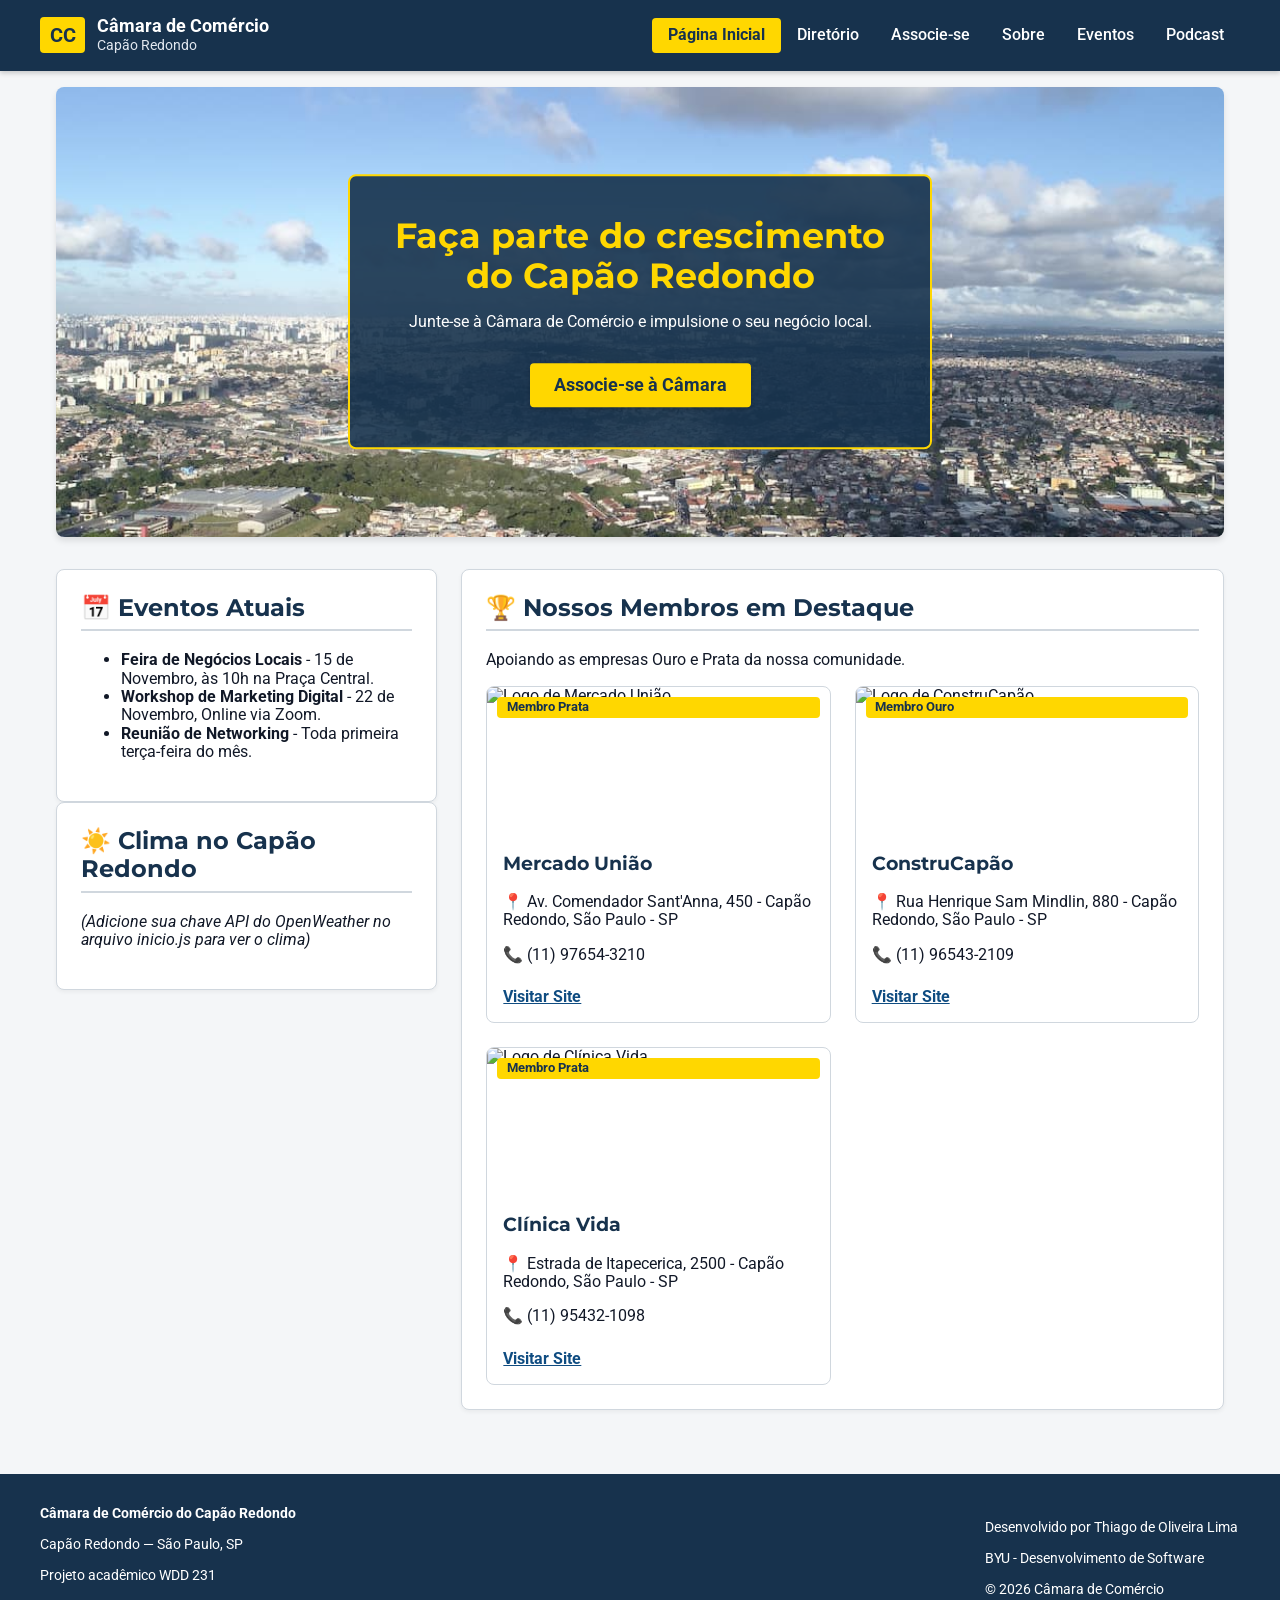
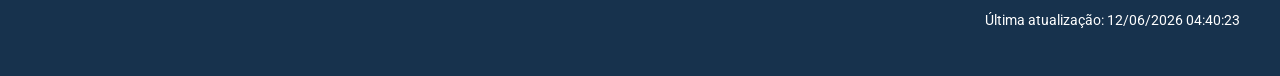
==== camara/index.html @ bea4d61a "imagens hero" ====
<!DOCTYPE html>
<html lang="pt-BR">

<head>
    <meta charset="UTF-8">
    <meta name="viewport" content="width=device-width, initial-scale=1.0">

    <meta name="description"
        content="Página Inicial da Câmara de Comércio do Capão Redondo, SP. Junte-se a nós para fortalecer o comércio local.">
    <meta name="author" content="Thiago de Oliveira Lima">

    <meta property="og:title" content="Início | Câmara de Comércio do Capão Redondo">
    <meta property="og:description" content="Apoiando empresas e desenvolvendo a comunidade do Capão Redondo.">
    <meta property="og:type" content="website">

    <title>Início | Câmara de Comércio do Capão Redondo</title>

    <link rel="icon" href="imagens/favicon.ico">

    <!-- Google Fonts ok -->
    <link rel="preconnect" href="https://fonts.googleapis.com">
    <link rel="preconnect" href="https://fonts.gstatic.com" crossorigin>
    <link
        href="https://fonts.googleapis.com/css2?family=Montserrat:wght@500;700&family=Roboto:wght@400;500;700&display=swap"
        rel="stylesheet">

    <!-- Arquivos CSS -->
    <link rel="stylesheet" href="estilos/normalize.css">
    <link rel="stylesheet" href="estilos/telas-pequenas.css">
    <link rel="stylesheet" href="estilos/telas-grandes.css">

    <!-- Script específico da Página Inicial -->
    <script src="scripts/inicio.js" defer></script>
</head>

<body>
    <header>
        <div class="cabecalho">
            <a class="marca" href="index.html">
                <span class="marca-simbolo">CC</span>
                <span class="marca-texto">
                    <strong>Câmara de Comércio</strong>
                    <small>Capão Redondo</small>
                </span>
            </a>

            <button id="botao-menu" aria-label="Abrir menu de navegação" aria-expanded="false">
                ☰
            </button>

            <nav id="menu-principal" aria-label="Menu principal">
                <a href="index.html" class="ativo">Página Inicial</a>
                <a href="diretorio.html">Diretório</a>
                <a href="associe-se.html">Associe-se</a>
                <a href="sobre.html">Sobre</a>
                <a href="eventos.html" class="desativado" aria-disabled="true" title="Em breve">Eventos</a>
                <a href="podcast.html" class="desativado" aria-disabled="true" title="Em breve">Podcast</a>
            </nav>
        </div>
    </header>

    <main>
        <!-- Requisito: Imagem principal (Hero) usando tag <img> e CTA -->
        <section class="hero-container">
            <picture>
                    <!-- Imagem para telas maiores (desktop) -->
                    <source
                        media="(min-width: 768px)"
                        srcset="imagens/hero_desktop.jpg">

                    <!-- Imagem para telas menores (mobile) -->
                    <img
                        src="imagens/hero-mobile.jpg"
                        alt="Vista da estação e do bairro do Capão Redondo, zona sul de São Paulo."
                        class="hero-img"
                        width="1200"
                        height="600">
            </picture>
            <div class="hero-cta">
                <h1>Faça parte do crescimento do Capão Redondo</h1>
                <p>Junte-se à Câmara de Comércio e impulsione o seu negócio local.</p>
                <a href="associe-se.html" class="botao-primario">Associe-se à Câmara</a>
            </div>
        </section>

        <div class="layout-grid-inicio">
            <!-- Coluna Esquerda: Eventos e Clima -->
            <div class="coluna-info">
                <!-- Requisito: Seção de eventos atuais -->
                <section class="painel eventos-atuais">
                    <h2>📅 Eventos Atuais</h2>
                    <ul>
                        <li><strong>Feira de Negócios Locais</strong> - 15 de Novembro, às 10h na Praça Central.</li>
                        <li><strong>Workshop de Marketing Digital</strong> - 22 de Novembro, Online via Zoom.</li>
                        <li><strong>Reunião de Networking</strong> - Toda primeira terça-feira do mês.</li>
                    </ul>
                </section>

                <!-- Requisito: Seção de tempo (preenchida via JS) -->
                <section class="painel clima-local">
                    <h2>☀️ Clima no Capão Redondo</h2>
                    <div id="dados-clima">
                        <p>Carregando dados meteorológicos...</p>
                    </div>
                </section>
            </div>

            <!-- Coluna Direita: Destaques -->
            <div class="coluna-destaques">
                <!-- Requisito: Empresas em Destaque (preenchidas via JS) -->
                <section class="painel">
                    <h2>🏆 Nossos Membros em Destaque</h2>
                    <p class="sub-texto">Apoiando as empresas Ouro e Prata da nossa comunidade.</p>
                    <div id="container-destaques" class="grade-destaques">
                        <p>Carregando destaques...</p>
                    </div>
                </section>
            </div>
        </div>
    </main>

    <footer>
        <div class="rodape-conteudo">
            <div>
                <strong>Câmara de Comércio do Capão Redondo</strong>
                <p>Capão Redondo — São Paulo, SP</p>
                <p>Projeto acadêmico WDD 231</p>
            </div>
            <div>
                <p>Desenvolvido por Thiago de Oliveira Lima</p>
                <p>BYU - Desenvolvimento de Software</p>
                <p>© <span id="ano-atual"></span> Câmara de Comércio</p>
                <p>Última atualização: <span id="ultima-atualizacao"></span></p>
            </div>
        </div>
    </footer>
</body>

</html>
---- camara/estilos/telas-pequenas.css ----
:root {
    --cor-primaria: #17324D;
    /* Azul-marinho */
    --cor-secundaria-clara: #FFD700;
    /* Dourado Brilhante (para fundos escuros - Contraste 9.5:1) */
    --cor-secundaria-escura: #7A5200;
    /* Dourado Escuro (para fundos claros - Contraste 5.2:1) */
    --cor-fundo: #F4F6F8;
    --cor-texto: #111827;
    /* Texto quase preto (alto contraste) */
    --cor-card-bg: #FFFFFF;
    --cor-borda: #D0D7DE;
    --fonte-principal: 'Roboto', sans-serif;
    --fonte-titulos: 'Montserrat', sans-serif;
}

body {
    background-color: var(--cor-fundo);
    color: var(--cor-texto);
    display: flex;
    flex-direction: column;
    min-height: 100vh;
    font-family: var(--fonte-principal);
}

h1,
h2,
h3,
h4,
h5,
h6 {
    font-family: var(--fonte-titulos);
}

/* Header & Navegação */
header {
    background-color: var(--cor-primaria);
    color: #ffffff;
    padding: 1rem;
    position: sticky;
    top: 0;
    z-index: 100;
    box-shadow: 0 2px 5px rgba(0, 0, 0, 0.2);
}

.cabecalho {
    display: flex;
    justify-content: space-between;
    align-items: center;
    max-width: 1200px;
    margin: 0 auto;
}

.marca {
    display: flex;
    align-items: center;
    gap: 0.75rem;
    color: #ffffff;
    text-decoration: none;
}

.marca-simbolo {
    background-color: var(--cor-secundaria-clara);
    color: var(--cor-primaria);
    font-weight: bold;
    font-size: 1.25rem;
    padding: 0.4rem 0.6rem;
    border-radius: 4px;
}

.marca-texto strong {
    display: block;
    font-size: 1.1rem;
}

.marca-texto small {
    color: #E2E8F0;
    /* Ajustado para alto contraste sobre o azul */
    font-size: 0.85rem;
}

#botao-menu {
    background: none;
    border: 2px solid var(--cor-secundaria-clara);
    color: var(--cor-secundaria-clara);
    font-size: 1.5rem;
    padding: 0.2rem 0.6rem;
    border-radius: 4px;
    cursor: pointer;
}

nav#menu-principal {
    display: none;
    flex-direction: column;
    background-color: var(--cor-primaria);
    position: absolute;
    top: 100%;
    left: 0;
    width: 100%;
    border-top: 1px solid rgba(255, 255, 255, 0.1);
}

nav#menu-principal.aberto {
    display: flex;
}

nav#menu-principal a {
    color: #ffffff;
    padding: 1rem;
    text-decoration: none;
    border-bottom: 1px solid rgba(255, 255, 255, 0.1);
    font-weight: 500;
}

/* Link ativo do Menu agora com contraste de 9.5:1 */
nav#menu-principal a.ativo,
nav#menu-principal a:hover {
    background-color: #FFD700;
    color: #17324D;
    font-weight: 700;
    border-radius: 4px;
}

/* Conteúdo Main */
main {
    flex: 1;
    max-width: 1200px;
    width: 100%;
    margin: 0 auto;
    padding: 1rem;
}

.destaque {
    background-color: var(--cor-primaria);
    color: #ffffff;
    padding: 2rem 1.5rem;
    border-radius: 8px;
    margin-bottom: 2rem;
    border-left: 6px solid var(--cor-secundaria-clara);
}

/* CORRIGIDO: Subtítulos com cores condicionais ao fundo */
.subtitulo {
    color: var(--cor-secundaria-escura);
    /* Dourado Escuro no fundo claro (Contraste 5.2:1 - APROVADO) */
    font-size: 0.85rem;
    text-transform: uppercase;
    letter-spacing: 1px;
    font-weight: 700;
}

.destaque .subtitulo {
    color: var(--cor-secundaria-clara);
    /* Dourado Brilhante no fundo escuro (Contraste 9.5:1 - APROVADO) */
}

.destaque h1 {
    margin: 0.5rem 0 1rem 0;
    font-size: 1.6rem;
}

.botao {
    display: inline-block;
    background-color: var(--cor-secundaria-clara);
    color: var(--cor-primaria);
    padding: 0.75rem 1.25rem;
    border-radius: 4px;
    text-decoration: none;
    font-weight: bold;
    margin-top: 1rem;
}

.sobre {
    background-color: #ffffff;
    padding: 1.5rem;
    border-radius: 8px;
    margin-bottom: 2rem;
    border: 1px solid var(--cor-borda);
}

/* Diretório e Controles */
.titulo-diretorio {
    display: flex;
    flex-direction: column;
    gap: 1rem;
    margin-bottom: 1.5rem;
}

.controles {
    display: flex;
    gap: 0.5rem;
}

.controles button {
    padding: 0.5rem 1rem;
    border: 2px solid var(--cor-primaria);
    background-color: #ffffff;
    color: var(--cor-primaria);
    border-radius: 4px;
    cursor: pointer;
    font-weight: bold;
}

.controles button.selecionado {
    background-color: var(--cor-primaria);
    color: #ffffff;
}

/* Cartões */
.grade-empresas {
    display: grid;
    grid-template-columns: 1fr;
    gap: 1.5rem;
}

.cartao-membro {
    background-color: var(--cor-card-bg);
    border-radius: 8px;
    overflow: hidden;
    border: 1px solid var(--cor-borda);
    box-shadow: 0 2px 4px rgba(0, 0, 0, 0.05);
    display: flex;
    flex-direction: column;
}

.cartao-membro.nivel-3 {
    border-top: 4px solid var(--cor-secundaria-escura);
}

.cartao-imagem {
    position: relative;
}

.badge-nivel {
    position: absolute;
    top: 10px;
    right: 10px;
    background-color: var(--cor-primaria);
    color: var(--cor-secundaria-clara);
    font-size: 0.75rem;
    padding: 0.25rem 0.5rem;
    border-radius: 4px;
    font-weight: bold;
}

.cartao-corpo {
    padding: 1.25rem;
}

.cartao-corpo h3 {
    margin: 0 0 0.5rem 0;
    color: var(--cor-primaria);
}

.cartao-corpo .descricao {
    font-size: 0.95rem;
    color: #333333;
    margin-bottom: 1rem;
}

.link-site {
    display: inline-block;
    margin-top: 0.75rem;
    color: #0F4C81;
    font-weight: bold;
    text-decoration: underline;
}

/* Lista */
.lista-empresas {
    display: flex;
    flex-direction: column;
    gap: 0.75rem;
}

.item-membro-lista {
    background-color: #ffffff;
    padding: 1rem;
    border-radius: 6px;
    border: 1px solid var(--cor-borda);
}

.item-membro-lista h3 {
    margin: 0 0 0.25rem 0;
    color: var(--cor-primaria);
}

/* Rodapé */
footer {
    background-color: var(--cor-primaria);
    color: #ffffff;
    padding: 2rem 1rem;
    margin-top: 3rem;
    font-size: 0.9rem;
}

.rodape-conteudo {
    max-width: 1200px;
    margin: 0 auto;
    display: flex;
    flex-direction: column;
    gap: 1.5rem;
}

/* =========================================
   ESTILOS DA PÁGINA INICIAL (MOBILE)
   ========================================= */

/* Hero Image com Tag IMG (Conforme requisito) */
.hero-container {
    position: relative;
    margin-bottom: 2rem;
    border-radius: 8px;
    overflow: hidden;
    box-shadow: 0 4px 6px rgba(0, 0, 0, 0.1);
}

.hero-img {
    width: 100%;
    height: 350px;
    object-fit: cover;
    display: block;
}

/* Caixa de CTA (Call to Action) por cima da imagem */
.hero-cta {
    position: absolute;
    top: 50%;
    left: 50%;
    transform: translate(-50%, -50%);
    background-color: rgba(23, 50, 77, 0.9);
    /* Azul marinho com opacidade */
    color: #fff;
    padding: 1.5rem;
    text-align: center;
    width: 90%;
    border-radius: 8px;
    border: 2px solid #FFD700;
}

.hero-cta h1 {
    font-size: 1.5rem;
    margin-top: 0;
    margin-bottom: 0.5rem;
    color: #FFD700;
}

.botao-primario {
    display: inline-block;
    background-color: #FFD700;
    color: #17324D;
    padding: 0.75rem 1.5rem;
    border-radius: 4px;
    text-decoration: none;
    font-weight: 700;
    margin-top: 1rem;
    font-size: 1.1rem;
    box-shadow: 0 2px 4px rgba(0, 0, 0, 0.2);
}

/* Layout dos Painéis */
.layout-grid-inicio {
    display: flex;
    flex-direction: column;
    gap: 1.5rem;
}

.painel {
    background-color: #fff;
    padding: 1.5rem;
    border-radius: 8px;
    border: 1px solid var(--cor-borda);
    box-shadow: 0 2px 4px rgba(0, 0, 0, 0.05);
}

.painel h2 {
    color: var(--cor-primaria);
    margin-top: 0;
    border-bottom: 2px solid var(--cor-borda);
    padding-bottom: 0.5rem;
}

/* Clima */
.clima-hoje {
    display: flex;
    align-items: center;
    gap: 1rem;
}

.clima-hoje img {
    background-color: var(--cor-primaria);
    border-radius: 50%;
}

.temp-atual {
    font-size: 2.5rem;
    font-weight: bold;
    margin: 0;
    color: var(--cor-primaria);
}

.desc-atual {
    margin: 0;
    text-transform: capitalize;
    font-weight: 500;
}

.previsao-lista {
    list-style: none;
    padding: 0;
}

.previsao-lista li {
    padding: 0.5rem 0;
    border-bottom: 1px dashed var(--cor-borda);
}

/* Destaques (Ouro/Prata) */
.grade-destaques {
    display: flex;
    flex-direction: column;
    gap: 1.5rem;
    margin-top: 1rem;
}

.card-destaque {
    border: 1px solid var(--cor-borda);
    border-radius: 8px;
    overflow: hidden;
}

.card-destaque .card-topo {
    position: relative;
    height: 150px;
}

.card-destaque .card-topo img {
    width: 100%;
    height: 100%;
    object-fit: cover;
}

.card-destaque .badge-nivel {
    position: absolute;
    top: 10px;
    left: 10px;
    background-color: #FFD700;
    color: #17324D;
    padding: 0.2rem 0.6rem;
    border-radius: 4px;
    font-size: 0.8rem;
    font-weight: bold;
    z-index: 2;
}

.card-destaque .card-info {
    padding: 1rem;
}

.card-destaque .card-info h3 {
    margin-top: 0;
    color: var(--cor-primaria);
}

.card-destaque .card-info a {
    display: inline-block;
    margin-top: 0.5rem;
    color: #0F4C81;
    font-weight: bold;
}
---- camara/estilos/telas-grandes.css ----
/* (Desktop e Tablets) */ 

@media (min-width: 768px) {
    #botao-menu {
        display: none;
    }

    nav#menu-principal {
        display: flex !important;
        position: static;
        flex-direction: row;
        width: auto;
        background: none;
        border-top: none;
    }

    nav#menu-principal a {
        border-bottom: none;
        padding: 0.5rem 1rem;
        border-radius: 4px;
    }

    /* Mantém o destaque com cores sólidas em telas grandes */
    nav#menu-principal a.ativo,
    nav#menu-principal a:hover {
        background-color: #FFD700;
        color: #17324D;
    }

    .titulo-diretorio {
        flex-direction: row;
        justify-content: space-between;
        align-items: flex-end;
    }

    .grade-empresas {
        grid-template-columns: repeat(auto-fill, minmax(300px, 1fr));
    }

    .lista-empresas .item-membro-lista {
        display: flex;
        justify-content: space-between;
        align-items: center;
    }

    .rodape-conteudo {
        flex-direction: row;
        justify-content: space-between;
    }
}

  /* =========================================
     ESTILOS DA PÁGINA INICIAL (DESKTOP)
     ========================================= */

  .hero-img {
      height: 450px;
  }

  .hero-cta {
      width: auto;
      min-width: 500px;
      padding: 2.5rem;
  }

  .hero-cta h1 {
      font-size: 2.2rem;
  }

  .layout-grid-inicio {
      display: grid;
      grid-template-columns: 1fr 2fr;
      /* Coluna esquerda (1 parte), Coluna direita (2 partes) */
      align-items: start;
  }

  .grade-destaques {
      flex-direction: row;
      display: grid;
      grid-template-columns: repeat(auto-fill, minmax(250px, 1fr));
  }
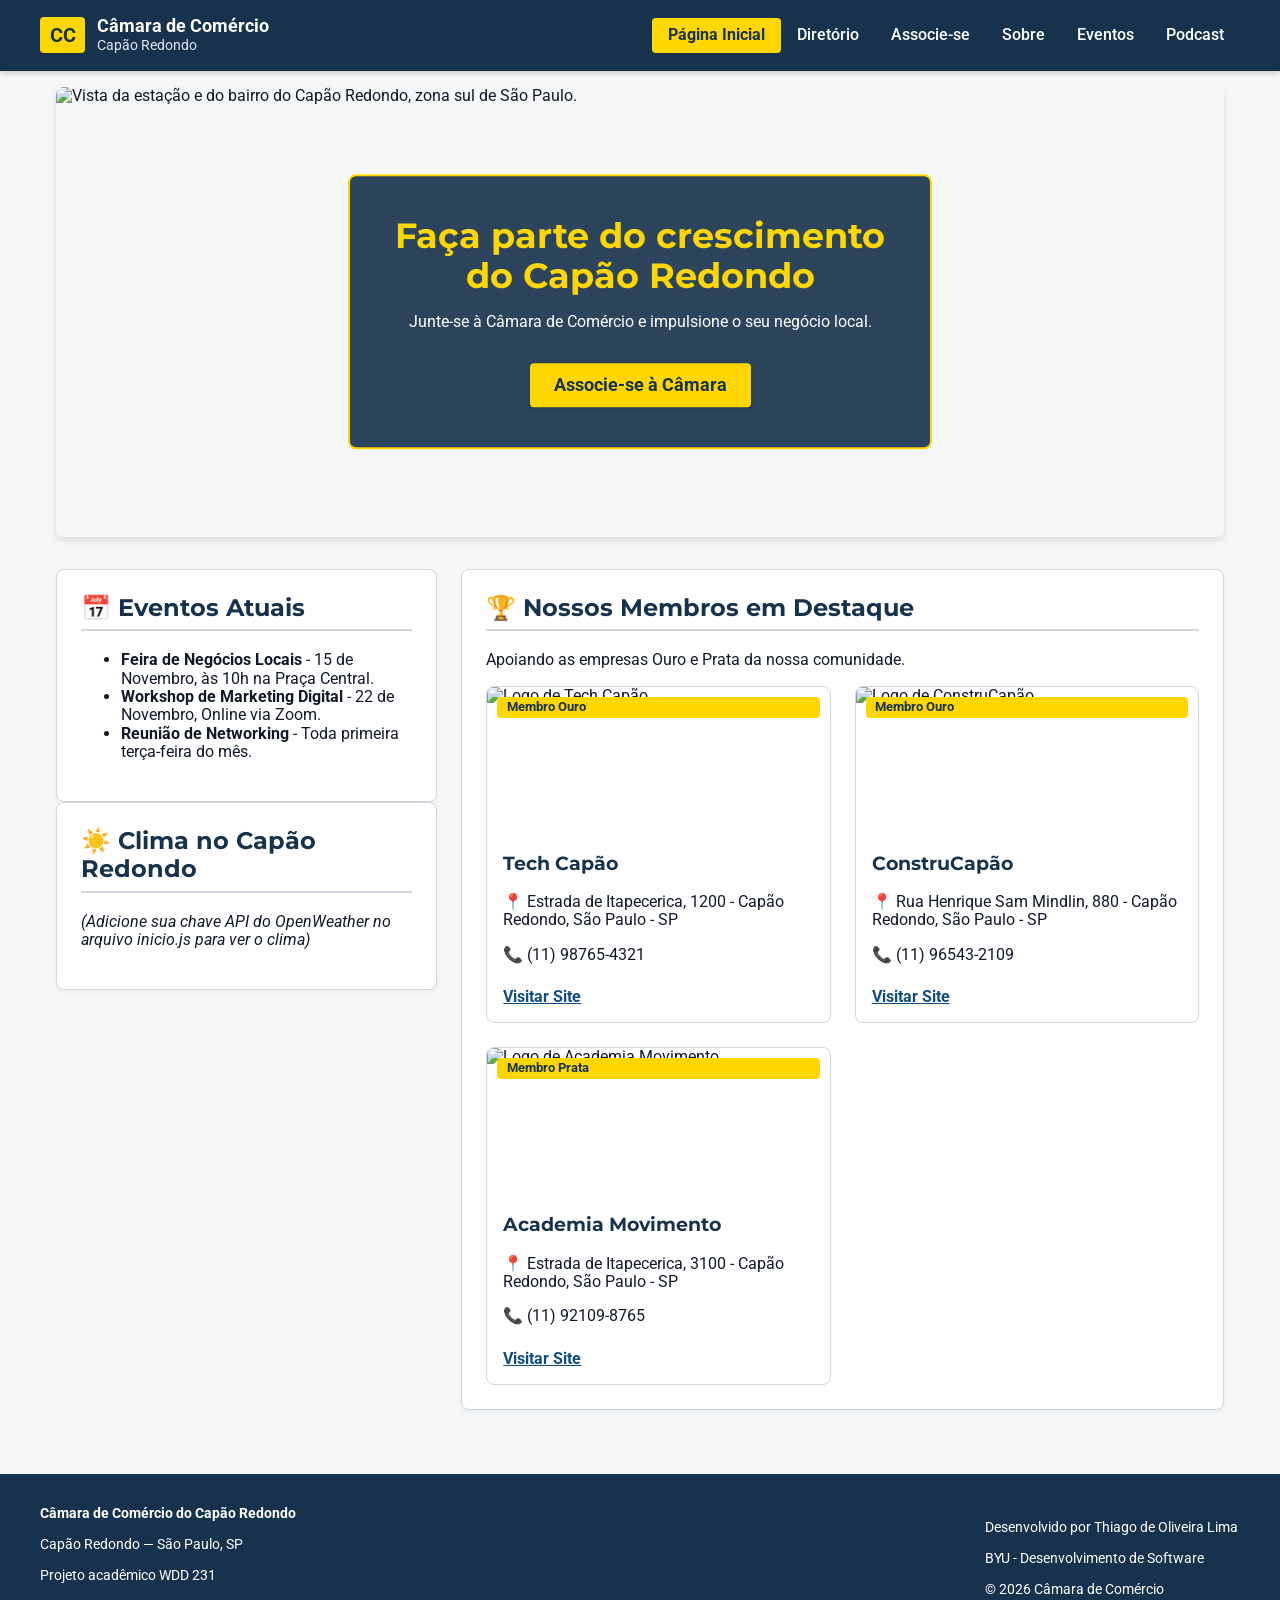
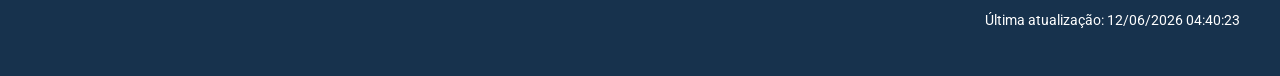
==== commit 0416c7d8: "erro hero" ====
--- a/camara/index.html
+++ b/camara/index.html
@@ -66,7 +66,7 @@
                     <!-- Imagem para telas maiores (desktop) -->
                     <source
                         media="(min-width: 768px)"
-                        srcset="imagens/hero_desktop.jpg">
+                        src="imagens/hero_desktop.jpg">
 
                     <!-- Imagem para telas menores (mobile) -->
                     <img
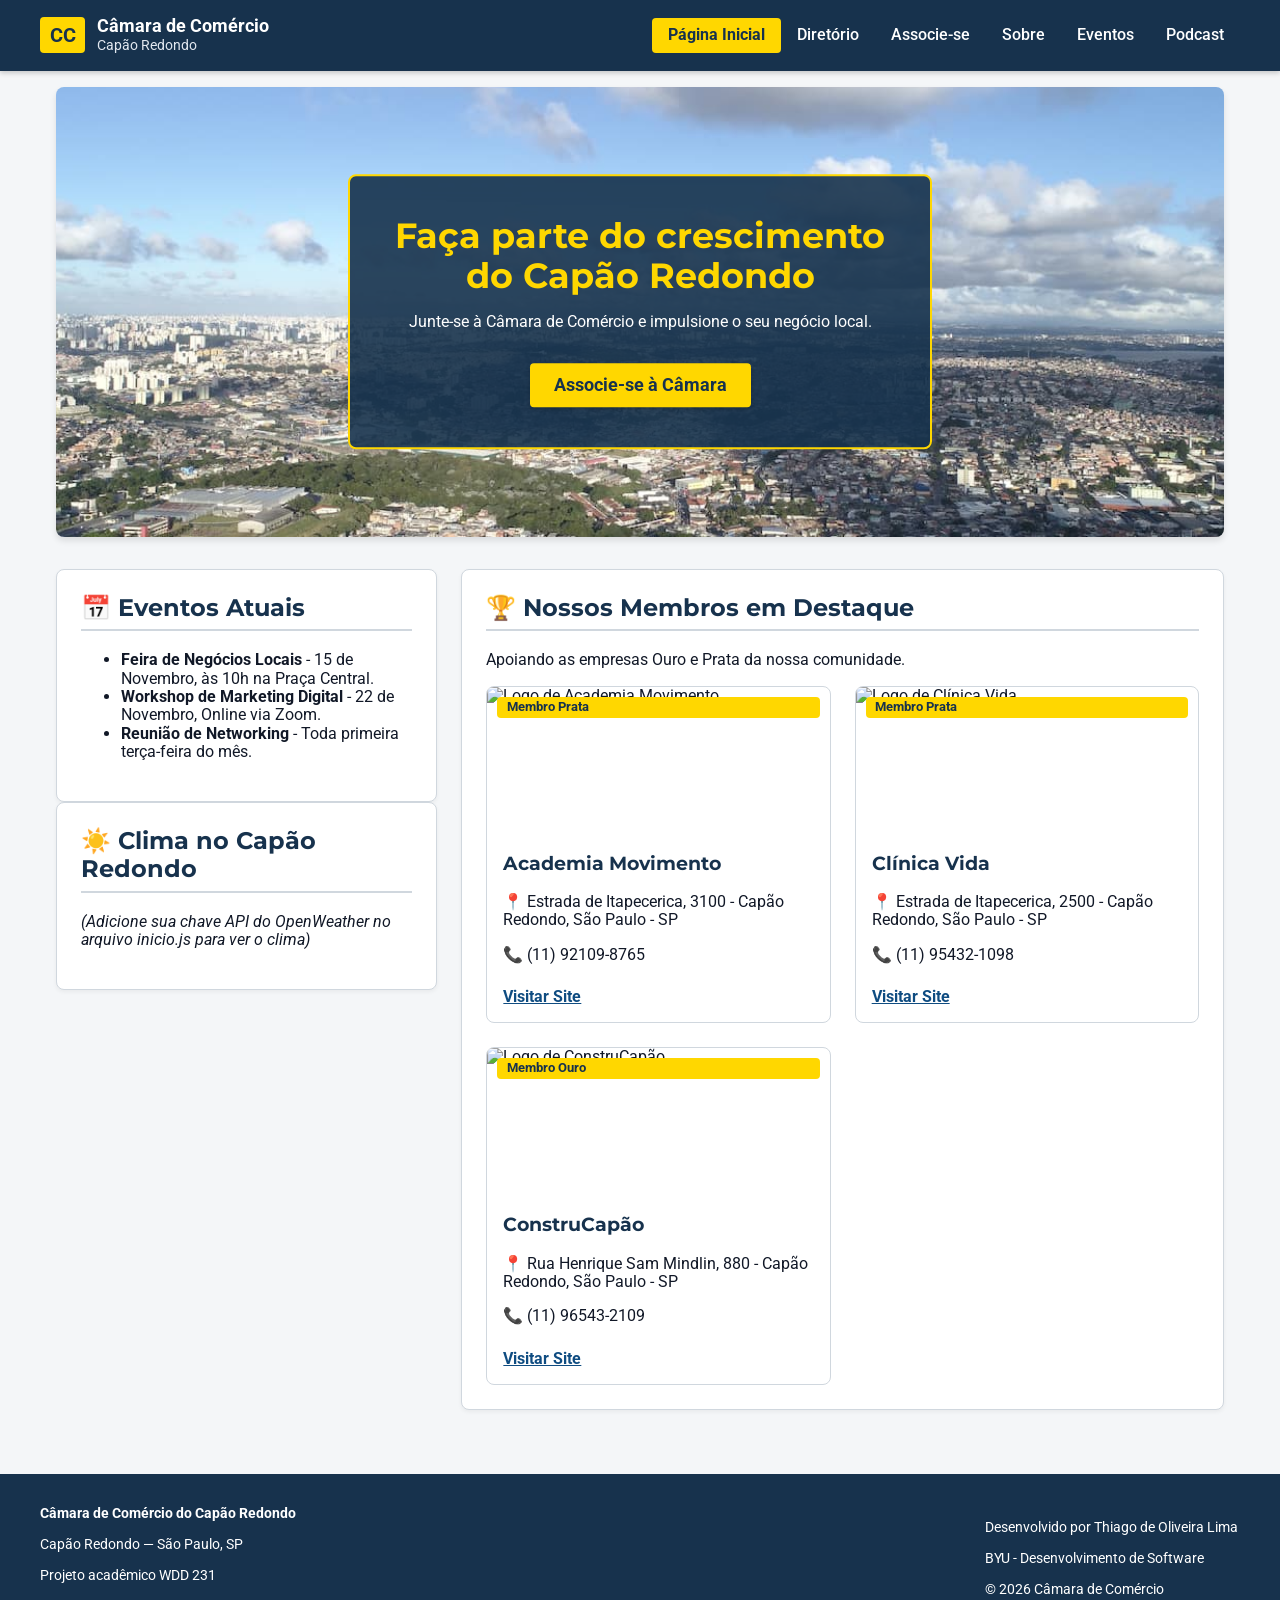
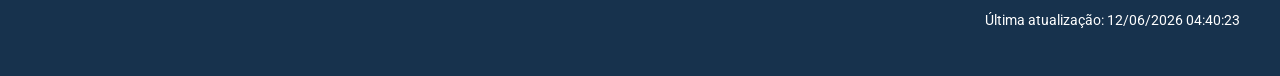
==== commit b975237a: "ajustando o imagem hero" ====
--- a/camara/index.html
+++ b/camara/index.html
@@ -62,20 +62,22 @@
     <main>
         <!-- Requisito: Imagem principal (Hero) usando tag <img> e CTA -->
         <section class="hero-container">
+                     
             <picture>
-                    <!-- Imagem para telas maiores (desktop) -->
-                    <source
-                        media="(min-width: 768px)"
-                        src="imagens/hero_desktop.jpg">
+                <!-- Imagem para telas grandes (desktop) -->
+                <source
+                    media="(min-width: 768px)"
+                    srcset="imagens/hero_desktop.jpg">
 
-                    <!-- Imagem para telas menores (mobile) -->
-                    <img
-                        src="imagens/hero-mobile.jpg"
-                        alt="Vista da estação e do bairro do Capão Redondo, zona sul de São Paulo."
-                        class="hero-img"
-                        width="1200"
-                        height="600">
+                <!-- Imagem para telas pequenas (mobile) -->
+                <img
+                    src="imagens/hero-mobile.jpg"
+                    alt="Vista da estação e do bairro do Capão Redondo, zona sul de São Paulo."
+                    class="hero-img"
+                    width="1200"
+                    height="600">
             </picture>
+
             <div class="hero-cta">
                 <h1>Faça parte do crescimento do Capão Redondo</h1>
                 <p>Junte-se à Câmara de Comércio e impulsione o seu negócio local.</p>
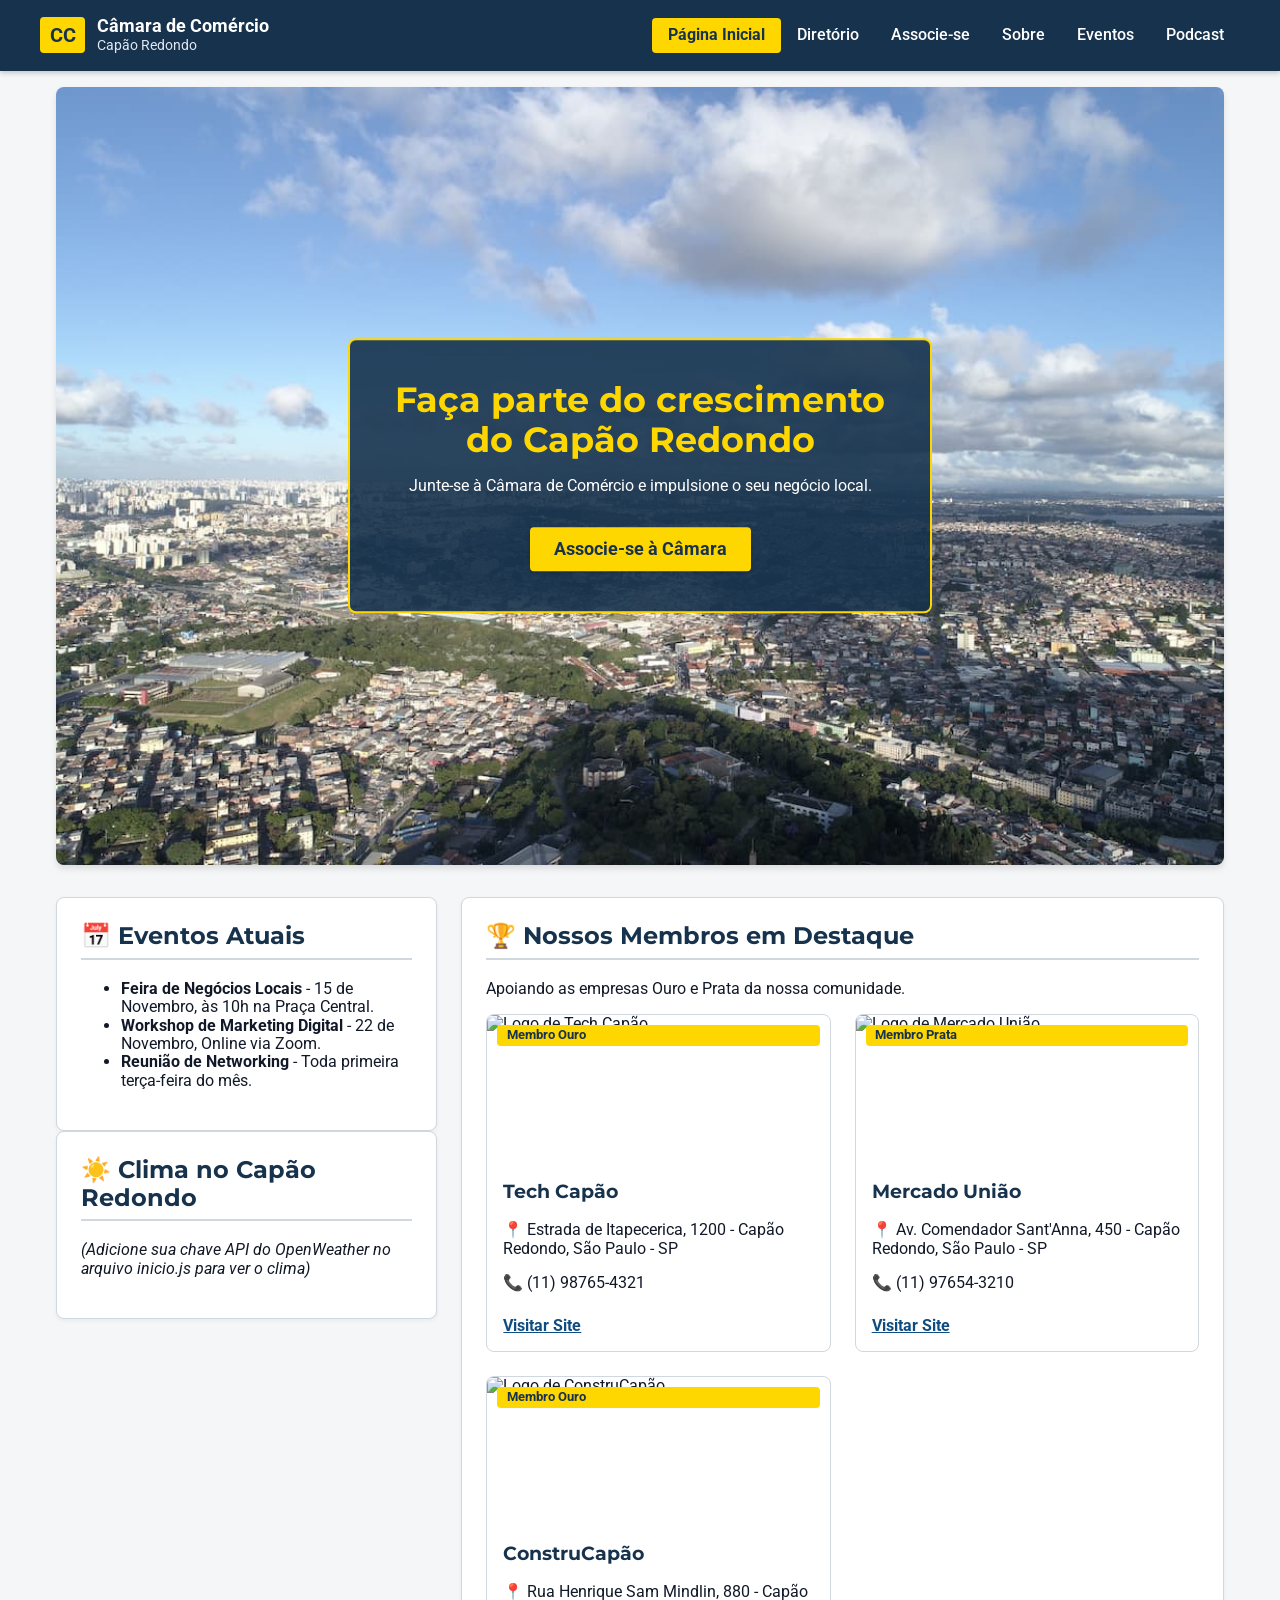
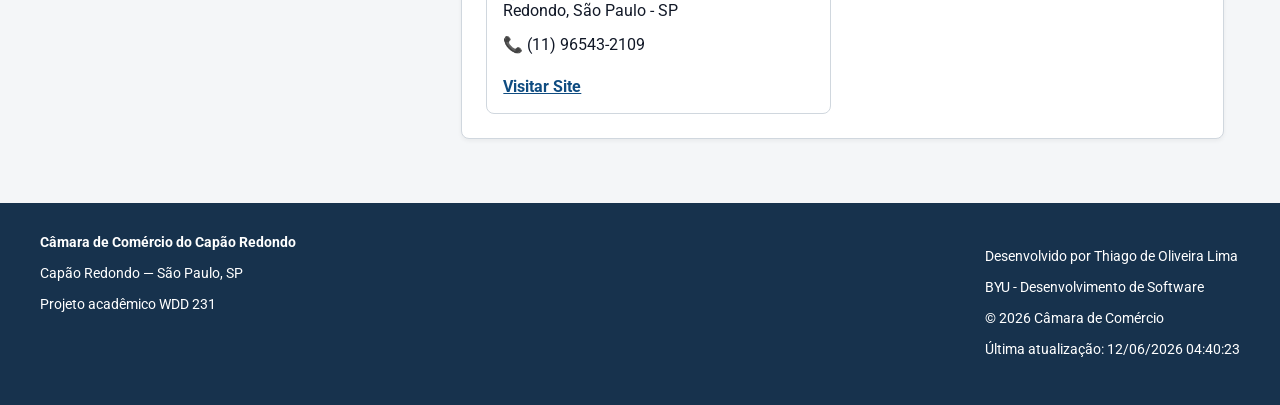
==== commit 7948b6cc: "AJUSTES INDEX" ====
--- a/camara/index.html
+++ b/camara/index.html
@@ -62,29 +62,29 @@
     <main>
         <!-- Requisito: Imagem principal (Hero) usando tag <img> e CTA -->
         <section class="hero-container">
-                     
-            <picture>
-                <!-- Imagem para telas grandes (desktop) -->
-                <source
-                    media="(min-width: 768px)"
-                    srcset="imagens/hero_desktop.jpg">
-
-                <!-- Imagem para telas pequenas (mobile) -->
-                <img
-                    src="imagens/hero-mobile.jpg"
-                    alt="Vista da estação e do bairro do Capão Redondo, zona sul de São Paulo."
-                    class="hero-img"
-                    width="1200"
-                    height="600">
+        
+            <picture class="hero-picture">
+                <!-- Imagem para telas grandes -->
+                <source media="(min-width: 768px)" srcset="imagens/hero-desktop.jpg">
+        
+                <!-- Imagem padrão para telas pequenas -->
+                <img src="imagens/hero-mobile.jpg" alt="Vista da estação e do bairro do Capão Redondo, zona sul de São Paulo."
+                    class="hero-img" width="1200" height="600">
             </picture>
-
+        
             <div class="hero-cta">
                 <h1>Faça parte do crescimento do Capão Redondo</h1>
-                <p>Junte-se à Câmara de Comércio e impulsione o seu negócio local.</p>
-                <a href="associe-se.html" class="botao-primario">Associe-se à Câmara</a>
+        
+                <p>
+                    Junte-se à Câmara de Comércio e impulsione o seu negócio local.
+                </p>
+        
+                <a href="associe-se.html" class="botao-primario">
+                    Associe-se à Câmara
+                </a>
             </div>
+        
         </section>
-
         <div class="layout-grid-inicio">
             <!-- Coluna Esquerda: Eventos e Clima -->
             <div class="coluna-info">
--- a/camara/estilos/telas-pequenas.css
+++ b/camara/estilos/telas-pequenas.css
@@ -1,3 +1,5 @@
+/* Telas Pequenas*/
+
 :root {
     --cor-primaria: #17324D;
     /* Azul-marinho */
@@ -467,4 +469,173 @@
     margin-top: 0.5rem;
     color: #0F4C81;
     font-weight: bold;
+}
+/* Ajustes de responsividade e alinhamento */
+
+.cabecalho {
+    gap: 1rem;
+}
+
+.marca {
+    min-width: 0;
+}
+
+.marca-texto {
+    min-width: 0;
+}
+
+main,
+.diretorio,
+.titulo-diretorio,
+#lista-empresas {
+    min-width: 0;
+}
+
+.controles {
+    flex-wrap: wrap;
+}
+
+.grade-empresas {
+    grid-template-columns: minmax(0, 1fr);
+}
+
+.cartao-membro {
+    min-width: 0;
+}
+
+.cartao-corpo {
+    overflow-wrap: anywhere;
+}
+
+img {
+    max-width: 100%;
+    height: auto;
+}
+
+/* Evita rolagem horizontal */
+html,
+body {
+    width: 100%;
+    min-width: 0;
+}
+
+/* =========================================
+   DIRETÓRIO DE EMPRESAS - AJUSTES RESPONSIVOS
+   ========================================= */
+
+/* Evita que elementos ultrapassem a largura da tela */
+
+* {
+    box-sizing: border-box;
+}
+
+body {
+    width: 100%;
+    min-width: 0px;
+}
+
+img {
+    max-width: 100%;
+    height: auto;
+}
+
+/* Organização do diretório */
+
+.diretorio {
+    width: 100%;
+    margin: 0 auto;
+}
+
+.titulo-diretorio {
+    display: flex;
+    flex-direction: column;
+    align-items: flex-start;
+    gap: 1rem;
+    margin-bottom: 1.5rem;
+}
+
+.titulo-diretorio h2 {
+    margin-bottom: 0;
+}
+
+/* Botões de visualização */
+
+.controles {
+    display: flex;
+    flex-wrap: wrap;
+    gap: 0.5rem;
+}
+
+.controles button {
+    min-height: 44px;
+    padding: 0.65rem 1.2rem;
+    cursor: pointer;
+}
+
+/* Grade de empresas */
+
+.grade-empresas {
+    display: grid;
+    grid-template-columns: 1fr;
+    gap: 1.25rem;
+    width: 100%;
+}
+
+/* Cartões */
+
+.cartao-membro {
+    min-width: 0;
+    width: 100%;
+    overflow-wrap: break-word;
+}
+
+.cartao-imagem {
+    width: 100%;
+    overflow: hidden;
+}
+
+.cartao-imagem img {
+    display: block;
+    width: 100%;
+    height: 180px;
+    object-fit: contain;
+    padding: 1rem;
+}
+
+/* Conteúdo dos cartões */
+
+.cartao-corpo {
+    padding: 1rem;
+}
+
+.cartao-corpo h3 {
+    overflow-wrap: anywhere;
+}
+
+.cartao-corpo p {
+    line-height: 1.6;
+    overflow-wrap: anywhere;
+}
+
+/* Visualização em lista */
+
+.lista-empresas {
+    display: flex;
+    flex-direction: column;
+    gap: 1rem;
+    width: 100%;
+}
+
+.item-membro-lista {
+    min-width: 0;
+    width: 100%;
+    overflow-wrap: anywhere;
+}
+
+.item-membro-lista h3 {
+    margin-top: 0;
+}
+
+.item-membro-lista p {
+    line-height: 1.5;
 }
--- a/camara/estilos/telas-grandes.css
+++ b/camara/estilos/telas-grandes.css
@@ -1,6 +1,54 @@
 /* (Desktop e Tablets) */ 
 
 @media (min-width: 768px) {
+/* Organização do diretório em telas grandes */
+
+    .diretorio {
+        width: 100%;
+    }
+
+    .titulo-diretorio {
+        flex-direction: row;
+        justify-content: space-between;
+        align-items: flex-end;
+        gap: 2rem;
+    }
+
+    /* Grade responsiva de empresas */
+
+    .grade-empresas {
+        grid-template-columns: repeat(3, minmax(0, 1fr));
+        gap: 1.5rem;
+    }
+
+    /* Padronização dos cartões */
+
+    .cartao-membro {
+        display: flex;
+        flex-direction: column;
+        height: 100%;
+    }
+
+    .cartao-corpo {
+        display: flex;
+        flex-direction: column;
+        flex: 1;
+    }
+
+    .cartao-corpo .link-site {
+        margin-top: auto;
+        padding-top: 1rem;
+        align-self: flex-start;
+    }
+
+    /* Organização da visualização em lista */
+
+    .lista-empresas .item-membro-lista {
+        display: grid;
+        grid-template-columns: 1.5fr 2fr 1fr auto;
+        align-items: center;
+        gap: 1rem;
+    }
     #botao-menu {
         display: none;
     }
@@ -47,35 +95,46 @@
         flex-direction: row;
         justify-content: space-between;
     }
-}
 
   /* =========================================
      ESTILOS DA PÁGINA INICIAL (DESKTOP)
      ========================================= */
+        /* HERO - Desktop */
+    .hero-img {
+        width: 100%;
+        height: 100%;
+        object-fit: cover;
+    }
 
-  .hero-img {
-      height: 450px;
-  }
-
-  .hero-cta {
+    .hero-cta {
       width: auto;
       min-width: 500px;
       padding: 2.5rem;
-  }
+    }
 
-  .hero-cta h1 {
+    .hero-cta h1 {
       font-size: 2.2rem;
-  }
+    }
 
-  .layout-grid-inicio {
+    .layout-grid-inicio {
       display: grid;
       grid-template-columns: 1fr 2fr;
       /* Coluna esquerda (1 parte), Coluna direita (2 partes) */
       align-items: start;
-  }
+    }
 
-  .grade-destaques {
+    .grade-destaques {
       flex-direction: row;
       display: grid;
       grid-template-columns: repeat(auto-fill, minmax(250px, 1fr));
-  }+    }
+        
+    .hero-container {
+        min-height: 450px;
+    }
+        
+    .hero-picture {
+        width: 100%;
+        height: 450px;
+    }
+}
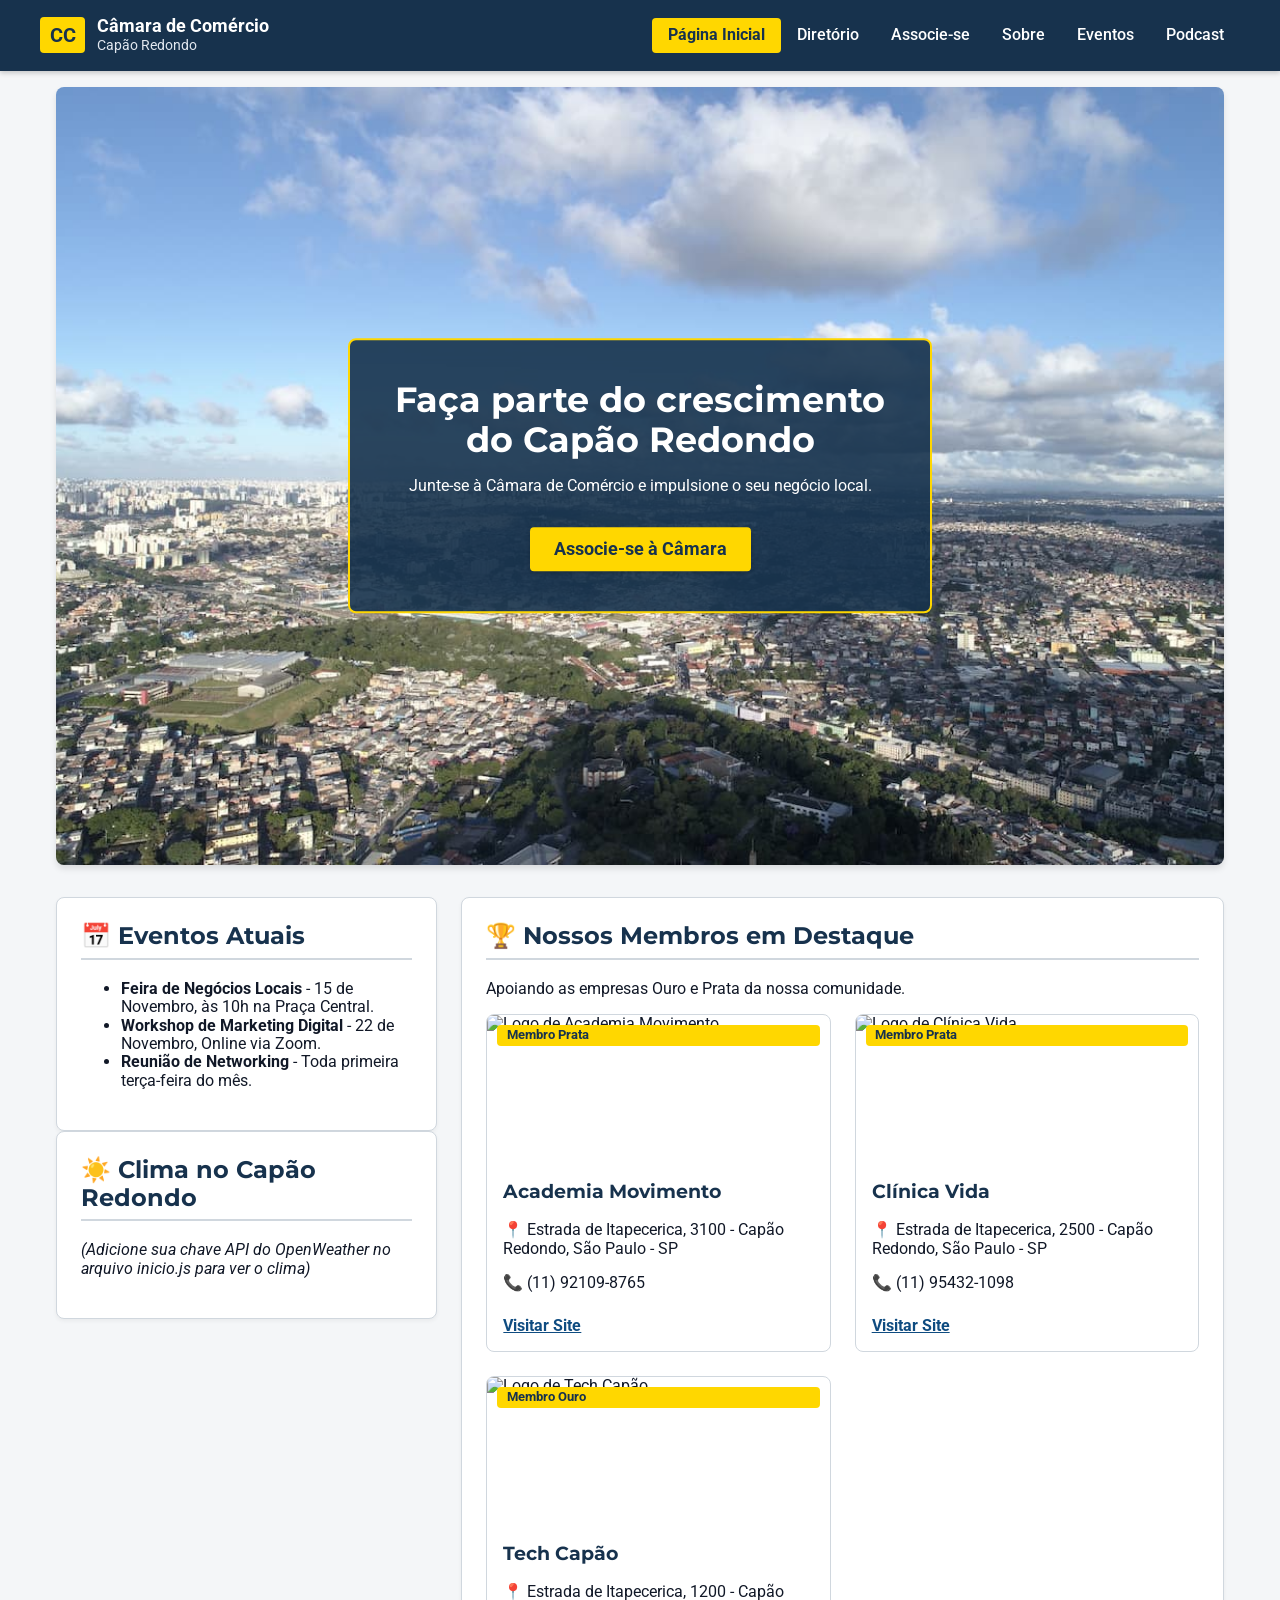
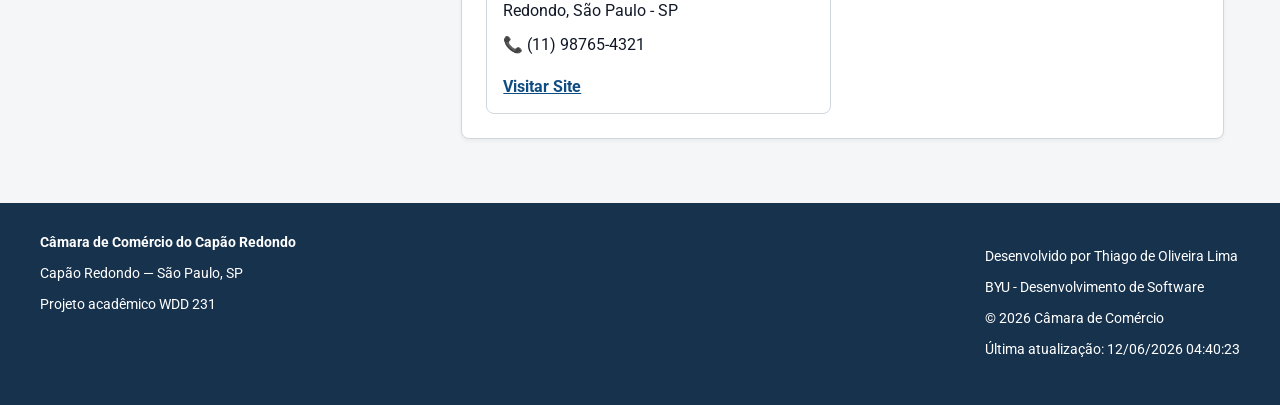
==== commit 1a4c39a7: "ajustes de cores" ====
--- a/camara/index.html
+++ b/camara/index.html
@@ -7,11 +7,23 @@
 
     <meta name="description"
         content="Página Inicial da Câmara de Comércio do Capão Redondo, SP. Junte-se a nós para fortalecer o comércio local.">
+
     <meta name="author" content="Thiago de Oliveira Lima">
 
-    <meta property="og:title" content="Início | Câmara de Comércio do Capão Redondo">
-    <meta property="og:description" content="Apoiando empresas e desenvolvendo a comunidade do Capão Redondo.">
-    <meta property="og:type" content="website">
+
+    <meta property="og:title" content="Câmara de Comércio do Capão Redondo">
+    
+    <meta property="og:description"
+        content="Conheça a Câmara de Comércio do Capão Redondo e participe do desenvolvimento dos negócios locais.">
+    
+    <meta property="og:url" content="https://thiagodolima.github.io/wdd231/camara/index.html">
+    
+    <meta property="og:image" content="https://thiagodolima.github.io/wdd231/camara/imagens/hero_desktop.jpg">
+
+    <!-- Imagem de compartilhamento -->
+    <meta property="og:image:alt" content="Vista do bairro do Capão Redondo, São Paulo.">
+    
+    <link rel="canonical" href="https://thiagodolima.github.io/wdd231/camara/index.html">
 
     <title>Início | Câmara de Comércio do Capão Redondo</title>
 
--- a/camara/estilos/telas-grandes.css
+++ b/camara/estilos/telas-grandes.css
@@ -110,10 +110,12 @@
       width: auto;
       min-width: 500px;
       padding: 2.5rem;
+      color: #ffffff;
     }
 
     .hero-cta h1 {
       font-size: 2.2rem;
+      color: #ffffff;
     }
 
     .layout-grid-inicio {
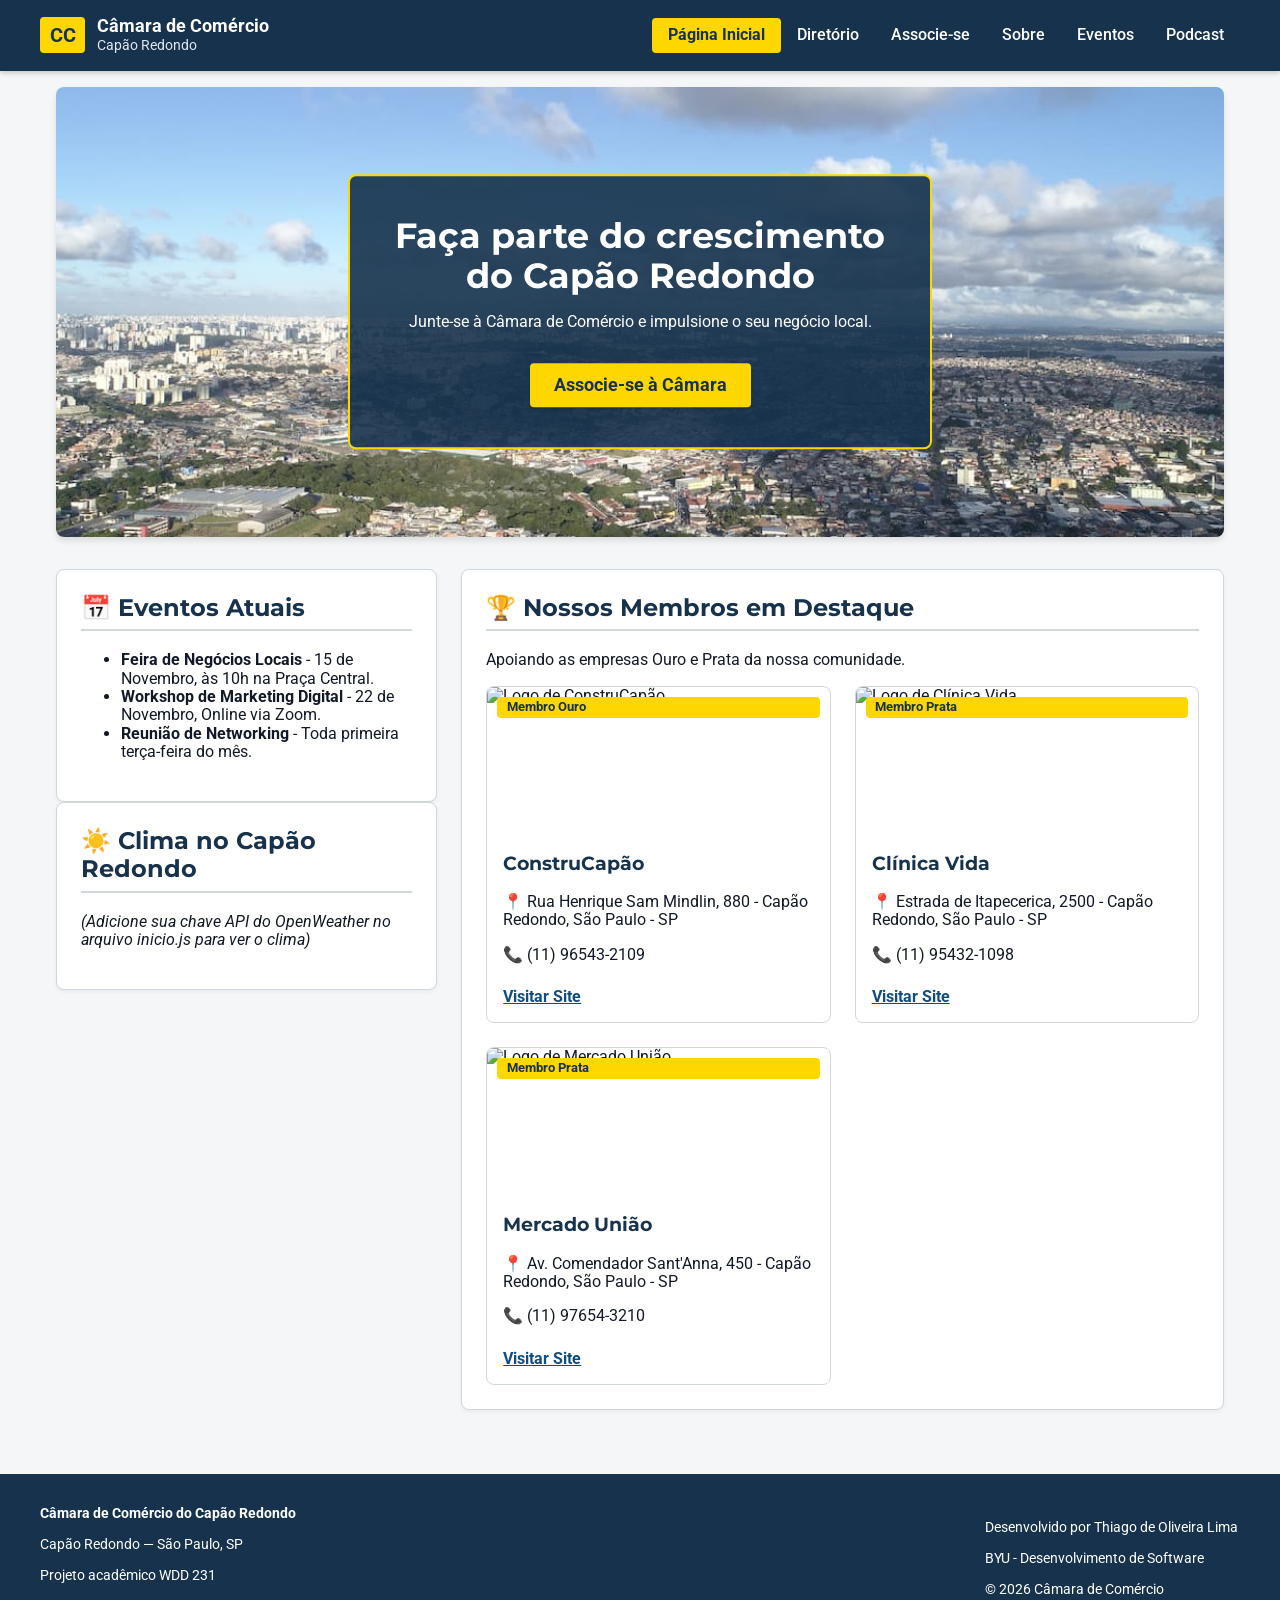
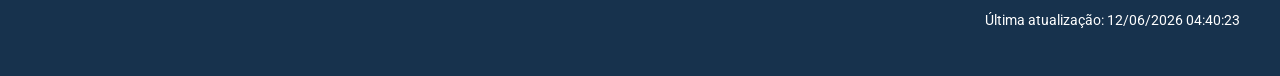
==== commit a9fa1621: "Verificador Nu HTML" ====
--- a/camara/index.html
+++ b/camara/index.html
@@ -21,9 +21,11 @@
     <meta property="og:image" content="https://thiagodolima.github.io/wdd231/camara/imagens/hero_desktop.jpg">
 
     <!-- Imagem de compartilhamento -->
-    <meta property="og:image:alt" content="Vista do bairro do Capão Redondo, São Paulo.">
-    
-    <link rel="canonical" href="https://thiagodolima.github.io/wdd231/camara/index.html">
+<meta property="og:image:alt"
+    content="Vista do bairro do Capão Redondo, São Paulo.">
+
+<link rel="canonical"
+    href="https://thiagodolima.github.io/wdd231/camara/index.html">
 
     <title>Início | Câmara de Comércio do Capão Redondo</title>
 
@@ -65,8 +67,8 @@
                 <a href="diretorio.html">Diretório</a>
                 <a href="associe-se.html">Associe-se</a>
                 <a href="sobre.html">Sobre</a>
-                <a href="eventos.html" class="desativado" aria-disabled="true" title="Em breve">Eventos</a>
-                <a href="podcast.html" class="desativado" aria-disabled="true" title="Em breve">Podcast</a>
+                <a href="eventos.html">Eventos</a>
+                <a href="podcast.html">Podcast</a>
             </nav>
         </div>
     </header>
--- a/camara/estilos/telas-pequenas.css
+++ b/camara/estilos/telas-pequenas.css
@@ -1,27 +1,38 @@
-/* Telas Pequenas*/
+/* =========================================
+   TELAS PEQUENAS - CÂMARA DE COMÉRCIO
+   ========================================= */
+
+/* 1. VARIÁVEIS E CONFIGURAÇÕES GERAIS */
 
 :root {
     --cor-primaria: #17324D;
-    /* Azul-marinho */
     --cor-secundaria-clara: #FFD700;
-    /* Dourado Brilhante (para fundos escuros - Contraste 9.5:1) */
     --cor-secundaria-escura: #7A5200;
-    /* Dourado Escuro (para fundos claros - Contraste 5.2:1) */
     --cor-fundo: #F4F6F8;
     --cor-texto: #111827;
-    /* Texto quase preto (alto contraste) */
     --cor-card-bg: #FFFFFF;
     --cor-borda: #D0D7DE;
     --fonte-principal: 'Roboto', sans-serif;
     --fonte-titulos: 'Montserrat', sans-serif;
 }
 
+* {
+    box-sizing: border-box;
+}
+
+html,
+body {
+    width: 100%;
+    min-width: 0;
+}
+
 body {
     background-color: var(--cor-fundo);
     color: var(--cor-texto);
     display: flex;
     flex-direction: column;
     min-height: 100vh;
+    margin: 0;
     font-family: var(--fonte-principal);
 }
 
@@ -34,7 +45,15 @@
     font-family: var(--fonte-titulos);
 }
 
-/* Header & Navegação */
+img {
+    max-width: 100%;
+    height: auto;
+}
+
+/* =========================================
+   2. CABEÇALHO E NAVEGAÇÃO
+   ========================================= */
+
 header {
     background-color: var(--cor-primaria);
     color: #ffffff;
@@ -49,6 +68,7 @@
     display: flex;
     justify-content: space-between;
     align-items: center;
+    gap: 1rem;
     max-width: 1200px;
     margin: 0 auto;
 }
@@ -57,6 +77,7 @@
     display: flex;
     align-items: center;
     gap: 0.75rem;
+    min-width: 0;
     color: #ffffff;
     text-decoration: none;
 }
@@ -68,6 +89,10 @@
     font-size: 1.25rem;
     padding: 0.4rem 0.6rem;
     border-radius: 4px;
+}
+
+.marca-texto {
+    min-width: 0;
 }
 
 .marca-texto strong {
@@ -77,7 +102,6 @@
 
 .marca-texto small {
     color: #E2E8F0;
-    /* Ajustado para alto contraste sobre o azul */
     font-size: 0.85rem;
 }
 
@@ -114,20 +138,23 @@
     font-weight: 500;
 }
 
-/* Link ativo do Menu agora com contraste de 9.5:1 */
 nav#menu-principal a.ativo,
 nav#menu-principal a:hover {
-    background-color: #FFD700;
-    color: #17324D;
+    background-color: var(--cor-secundaria-clara);
+    color: var(--cor-primaria);
     font-weight: 700;
     border-radius: 4px;
 }
 
-/* Conteúdo Main */
+/* =========================================
+   3. CONTEÚDO PRINCIPAL
+   ========================================= */
+
 main {
     flex: 1;
+    width: 100%;
     max-width: 1200px;
-    width: 100%;
+    min-width: 0;
     margin: 0 auto;
     padding: 1rem;
 }
@@ -141,10 +168,8 @@
     border-left: 6px solid var(--cor-secundaria-clara);
 }
 
-/* CORRIGIDO: Subtítulos com cores condicionais ao fundo */
 .subtitulo {
     color: var(--cor-secundaria-escura);
-    /* Dourado Escuro no fundo claro (Contraste 5.2:1 - APROVADO) */
     font-size: 0.85rem;
     text-transform: uppercase;
     letter-spacing: 1px;
@@ -153,11 +178,10 @@
 
 .destaque .subtitulo {
     color: var(--cor-secundaria-clara);
-    /* Dourado Brilhante no fundo escuro (Contraste 9.5:1 - APROVADO) */
 }
 
 .destaque h1 {
-    margin: 0.5rem 0 1rem 0;
+    margin: 0.5rem 0 1rem;
     font-size: 1.6rem;
 }
 
@@ -180,177 +204,56 @@
     border: 1px solid var(--cor-borda);
 }
 
-/* Diretório e Controles */
-.titulo-diretorio {
-    display: flex;
-    flex-direction: column;
-    gap: 1rem;
-    margin-bottom: 1.5rem;
-}
-
-.controles {
-    display: flex;
-    gap: 0.5rem;
-}
-
-.controles button {
-    padding: 0.5rem 1rem;
-    border: 2px solid var(--cor-primaria);
-    background-color: #ffffff;
-    color: var(--cor-primaria);
-    border-radius: 4px;
-    cursor: pointer;
-    font-weight: bold;
-}
-
-.controles button.selecionado {
-    background-color: var(--cor-primaria);
-    color: #ffffff;
-}
-
-/* Cartões */
-.grade-empresas {
-    display: grid;
-    grid-template-columns: 1fr;
-    gap: 1.5rem;
-}
-
-.cartao-membro {
-    background-color: var(--cor-card-bg);
-    border-radius: 8px;
-    overflow: hidden;
-    border: 1px solid var(--cor-borda);
-    box-shadow: 0 2px 4px rgba(0, 0, 0, 0.05);
-    display: flex;
-    flex-direction: column;
-}
-
-.cartao-membro.nivel-3 {
-    border-top: 4px solid var(--cor-secundaria-escura);
-}
-
-.cartao-imagem {
-    position: relative;
-}
-
-.badge-nivel {
-    position: absolute;
-    top: 10px;
-    right: 10px;
-    background-color: var(--cor-primaria);
-    color: var(--cor-secundaria-clara);
-    font-size: 0.75rem;
-    padding: 0.25rem 0.5rem;
-    border-radius: 4px;
-    font-weight: bold;
-}
-
-.cartao-corpo {
-    padding: 1.25rem;
-}
-
-.cartao-corpo h3 {
-    margin: 0 0 0.5rem 0;
-    color: var(--cor-primaria);
-}
-
-.cartao-corpo .descricao {
-    font-size: 0.95rem;
-    color: #333333;
-    margin-bottom: 1rem;
-}
-
-.link-site {
-    display: inline-block;
-    margin-top: 0.75rem;
-    color: #0F4C81;
-    font-weight: bold;
-    text-decoration: underline;
-}
-
-/* Lista */
-.lista-empresas {
-    display: flex;
-    flex-direction: column;
-    gap: 0.75rem;
-}
-
-.item-membro-lista {
-    background-color: #ffffff;
-    padding: 1rem;
-    border-radius: 6px;
-    border: 1px solid var(--cor-borda);
-}
-
-.item-membro-lista h3 {
-    margin: 0 0 0.25rem 0;
-    color: var(--cor-primaria);
-}
-
-/* Rodapé */
-footer {
-    background-color: var(--cor-primaria);
-    color: #ffffff;
-    padding: 2rem 1rem;
-    margin-top: 3rem;
-    font-size: 0.9rem;
-}
-
-.rodape-conteudo {
-    max-width: 1200px;
-    margin: 0 auto;
-    display: flex;
-    flex-direction: column;
-    gap: 1.5rem;
-}
-
-/* =========================================
-   ESTILOS DA PÁGINA INICIAL (MOBILE)
-   ========================================= */
-
-/* Hero Image com Tag IMG (Conforme requisito) */
+/* =========================================
+   4. PÁGINA INICIAL - HERO
+   ========================================= */
+
 .hero-container {
     position: relative;
+    width: 100%;
     margin-bottom: 2rem;
     border-radius: 8px;
     overflow: hidden;
     box-shadow: 0 4px 6px rgba(0, 0, 0, 0.1);
 }
 
+.hero-picture {
+    display: block;
+    width: 100%;
+}
+
 .hero-img {
+    display: block;
     width: 100%;
     height: 350px;
     object-fit: cover;
-    display: block;
-}
-
-/* Caixa de CTA (Call to Action) por cima da imagem */
+}
+
 .hero-cta {
     position: absolute;
     top: 50%;
     left: 50%;
     transform: translate(-50%, -50%);
     background-color: rgba(23, 50, 77, 0.9);
-    /* Azul marinho com opacidade */
-    color: #fff;
+    color: #ffffff;
     padding: 1.5rem;
     text-align: center;
     width: 90%;
     border-radius: 8px;
-    border: 2px solid #FFD700;
+    border: 2px solid var(--cor-secundaria-clara);
 }
 
 .hero-cta h1 {
     font-size: 1.5rem;
     margin-top: 0;
     margin-bottom: 0.5rem;
-    color: #FFD700;
+    color: var(--cor-secundaria-clara);
 }
 
 .botao-primario {
     display: inline-block;
-    background-color: #FFD700;
-    color: #17324D;
+    background-color: var(--cor-secundaria-clara);
+    color: var(--cor-primaria);
     padding: 0.75rem 1.5rem;
     border-radius: 4px;
     text-decoration: none;
@@ -360,7 +263,10 @@
     box-shadow: 0 2px 4px rgba(0, 0, 0, 0.2);
 }
 
-/* Layout dos Painéis */
+/* =========================================
+   5. PAINÉIS DA PÁGINA INICIAL
+   ========================================= */
+
 .layout-grid-inicio {
     display: flex;
     flex-direction: column;
@@ -368,7 +274,7 @@
 }
 
 .painel {
-    background-color: #fff;
+    background-color: #ffffff;
     padding: 1.5rem;
     border-radius: 8px;
     border: 1px solid var(--cor-borda);
@@ -383,6 +289,7 @@
 }
 
 /* Clima */
+
 .clima-hoje {
     display: flex;
     align-items: center;
@@ -417,7 +324,8 @@
     border-bottom: 1px dashed var(--cor-borda);
 }
 
-/* Destaques (Ouro/Prata) */
+/* Empresas em destaque */
+
 .grade-destaques {
     display: flex;
     flex-direction: column;
@@ -446,8 +354,8 @@
     position: absolute;
     top: 10px;
     left: 10px;
-    background-color: #FFD700;
-    color: #17324D;
+    background-color: var(--cor-secundaria-clara);
+    color: var(--cor-primaria);
     padding: 0.2rem 0.6rem;
     border-radius: 4px;
     font-size: 0.8rem;
@@ -470,79 +378,14 @@
     color: #0F4C81;
     font-weight: bold;
 }
-/* Ajustes de responsividade e alinhamento */
-
-.cabecalho {
-    gap: 1rem;
-}
-
-.marca {
-    min-width: 0;
-}
-
-.marca-texto {
-    min-width: 0;
-}
-
-main,
-.diretorio,
-.titulo-diretorio,
-#lista-empresas {
-    min-width: 0;
-}
-
-.controles {
-    flex-wrap: wrap;
-}
-
-.grade-empresas {
-    grid-template-columns: minmax(0, 1fr);
-}
-
-.cartao-membro {
-    min-width: 0;
-}
-
-.cartao-corpo {
-    overflow-wrap: anywhere;
-}
-
-img {
-    max-width: 100%;
-    height: auto;
-}
-
-/* Evita rolagem horizontal */
-html,
-body {
-    width: 100%;
-    min-width: 0;
-}
-
-/* =========================================
-   DIRETÓRIO DE EMPRESAS - AJUSTES RESPONSIVOS
-   ========================================= */
-
-/* Evita que elementos ultrapassem a largura da tela */
-
-* {
-    box-sizing: border-box;
-}
-
-body {
-    width: 100%;
-    min-width: 0px;
-}
-
-img {
-    max-width: 100%;
-    height: auto;
-}
-
-/* Organização do diretório */
+
+/* =========================================
+   6. DIRETÓRIO DE EMPRESAS
+   ========================================= */
 
 .diretorio {
     width: 100%;
+    min-width: 0;
     margin: 0 auto;
 }
 
@@ -569,27 +412,50 @@
 .controles button {
     min-height: 44px;
     padding: 0.65rem 1.2rem;
+    border: 2px solid var(--cor-primaria);
+    background-color: #ffffff;
+    color: var(--cor-primaria);
+    border-radius: 4px;
     cursor: pointer;
+    font-weight: bold;
+}
+
+.controles button.selecionado {
+    background-color: var(--cor-primaria);
+    color: #ffffff;
 }
 
 /* Grade de empresas */
 
 .grade-empresas {
     display: grid;
-    grid-template-columns: 1fr;
+    grid-template-columns: minmax(0, 1fr);
     gap: 1.25rem;
     width: 100%;
+    min-width: 0;
 }
 
 /* Cartões */
 
 .cartao-membro {
-    min-width: 0;
-    width: 100%;
+    display: flex;
+    flex-direction: column;
+    width: 100%;
+    min-width: 0;
+    background-color: var(--cor-card-bg);
+    border-radius: 8px;
+    overflow: hidden;
+    border: 1px solid var(--cor-borda);
+    box-shadow: 0 2px 4px rgba(0, 0, 0, 0.05);
     overflow-wrap: break-word;
 }
 
+.cartao-membro.nivel-3 {
+    border-top: 4px solid var(--cor-secundaria-escura);
+}
+
 .cartao-imagem {
+    position: relative;
     width: 100%;
     overflow: hidden;
 }
@@ -602,13 +468,26 @@
     padding: 1rem;
 }
 
-/* Conteúdo dos cartões */
+.badge-nivel {
+    position: absolute;
+    top: 10px;
+    right: 10px;
+    background-color: var(--cor-primaria);
+    color: var(--cor-secundaria-clara);
+    font-size: 0.75rem;
+    padding: 0.25rem 0.5rem;
+    border-radius: 4px;
+    font-weight: bold;
+}
 
 .cartao-corpo {
     padding: 1rem;
+    overflow-wrap: anywhere;
 }
 
 .cartao-corpo h3 {
+    margin: 0 0 0.5rem;
+    color: var(--cor-primaria);
     overflow-wrap: anywhere;
 }
 
@@ -617,25 +496,67 @@
     overflow-wrap: anywhere;
 }
 
-/* Visualização em lista */
+.cartao-corpo .descricao {
+    font-size: 0.95rem;
+    color: #333333;
+    margin-bottom: 1rem;
+}
+
+.link-site {
+    display: inline-block;
+    margin-top: 0.75rem;
+    color: #0F4C81;
+    font-weight: bold;
+    text-decoration: underline;
+}
+
+/* =========================================
+   7. VISUALIZAÇÃO EM LISTA
+   ========================================= */
 
 .lista-empresas {
     display: flex;
     flex-direction: column;
     gap: 1rem;
     width: 100%;
+    min-width: 0;
 }
 
 .item-membro-lista {
-    min-width: 0;
-    width: 100%;
+    width: 100%;
+    min-width: 0;
+    background-color: #ffffff;
+    padding: 1rem;
+    border-radius: 6px;
+    border: 1px solid var(--cor-borda);
     overflow-wrap: anywhere;
 }
 
 .item-membro-lista h3 {
-    margin-top: 0;
+    margin: 0 0 0.25rem;
+    color: var(--cor-primaria);
 }
 
 .item-membro-lista p {
     line-height: 1.5;
+}
+
+/* =========================================
+   8. RODAPÉ
+   ========================================= */
+
+footer {
+    background-color: var(--cor-primaria);
+    color: #ffffff;
+    padding: 2rem 1rem;
+    margin-top: 3rem;
+    font-size: 0.9rem;
+}
+
+.rodape-conteudo {
+    max-width: 1200px;
+    margin: 0 auto;
+    display: flex;
+    flex-direction: column;
+    gap: 1.5rem;
 }
--- a/camara/estilos/telas-grandes.css
+++ b/camara/estilos/telas-grandes.css
@@ -1,7 +1,41 @@
-/* (Desktop e Tablets) */ 
+/* =========================================
+   TELAS GRANDES - DESKTOP E TABLETS
+   ========================================= */
 
 @media (min-width: 768px) {
-/* Organização do diretório em telas grandes */
+
+    /* =====================================
+       1. NAVEGAÇÃO
+       ===================================== */
+
+    #botao-menu {
+        display: none;
+    }
+
+    nav#menu-principal {
+        display: flex;
+        position: static;
+        flex-direction: row;
+        width: auto;
+        background: none;
+        border-top: none;
+    }
+
+    nav#menu-principal a {
+        border-bottom: none;
+        padding: 0.5rem 1rem;
+        border-radius: 4px;
+    }
+
+    nav#menu-principal a.ativo,
+    nav#menu-principal a:hover {
+        background-color: var(--cor-secundaria-clara);
+        color: var(--cor-primaria);
+    }
+
+    /* =====================================
+       2. DIRETÓRIO DE EMPRESAS
+       ===================================== */
 
     .diretorio {
         width: 100%;
@@ -14,14 +48,12 @@
         gap: 2rem;
     }
 
-    /* Grade responsiva de empresas */
-
     .grade-empresas {
         grid-template-columns: repeat(3, minmax(0, 1fr));
         gap: 1.5rem;
     }
 
-    /* Padronização dos cartões */
+    /* Cartões */
 
     .cartao-membro {
         display: flex;
@@ -41,7 +73,7 @@
         align-self: flex-start;
     }
 
-    /* Organização da visualização em lista */
+    /* Visualização em lista */
 
     .lista-empresas .item-membro-lista {
         display: grid;
@@ -49,57 +81,29 @@
         align-items: center;
         gap: 1rem;
     }
-    #botao-menu {
-        display: none;
-    }
 
-    nav#menu-principal {
-        display: flex !important;
-        position: static;
-        flex-direction: row;
-        width: auto;
-        background: none;
-        border-top: none;
-    }
-
-    nav#menu-principal a {
-        border-bottom: none;
-        padding: 0.5rem 1rem;
-        border-radius: 4px;
-    }
-
-    /* Mantém o destaque com cores sólidas em telas grandes */
-    nav#menu-principal a.ativo,
-    nav#menu-principal a:hover {
-        background-color: #FFD700;
-        color: #17324D;
-    }
-
-    .titulo-diretorio {
-        flex-direction: row;
-        justify-content: space-between;
-        align-items: flex-end;
-    }
-
-    .grade-empresas {
-        grid-template-columns: repeat(auto-fill, minmax(300px, 1fr));
-    }
-
-    .lista-empresas .item-membro-lista {
-        display: flex;
-        justify-content: space-between;
-        align-items: center;
-    }
+    /* =====================================
+       3. RODAPÉ
+       ===================================== */
 
     .rodape-conteudo {
         flex-direction: row;
         justify-content: space-between;
     }
 
-  /* =========================================
-     ESTILOS DA PÁGINA INICIAL (DESKTOP)
-     ========================================= */
-        /* HERO - Desktop */
+    /* =====================================
+       4. PÁGINA INICIAL - HERO
+       ===================================== */
+
+    .hero-container {
+        min-height: 450px;
+    }
+
+    .hero-picture {
+        width: 100%;
+        height: 450px;
+    }
+
     .hero-img {
         width: 100%;
         height: 100%;
@@ -107,36 +111,31 @@
     }
 
     .hero-cta {
-      width: auto;
-      min-width: 500px;
-      padding: 2.5rem;
-      color: #ffffff;
+        width: auto;
+        min-width: 500px;
+        max-width: 90%;
+        padding: 2.5rem;
+        color: #ffffff;
     }
 
     .hero-cta h1 {
-      font-size: 2.2rem;
-      color: #ffffff;
+        font-size: 2.2rem;
+        color: #ffffff;
     }
 
+    /* =====================================
+       5. PAINÉIS DA PÁGINA INICIAL
+       ===================================== */
+
     .layout-grid-inicio {
-      display: grid;
-      grid-template-columns: 1fr 2fr;
-      /* Coluna esquerda (1 parte), Coluna direita (2 partes) */
-      align-items: start;
+        display: grid;
+        grid-template-columns: 1fr 2fr;
+        align-items: start;
     }
 
     .grade-destaques {
-      flex-direction: row;
-      display: grid;
-      grid-template-columns: repeat(auto-fill, minmax(250px, 1fr));
-    }
-        
-    .hero-container {
-        min-height: 450px;
-    }
-        
-    .hero-picture {
-        width: 100%;
-        height: 450px;
+        display: grid;
+        grid-template-columns: repeat(auto-fill, minmax(250px, 1fr));
+        flex-direction: row;
     }
 }
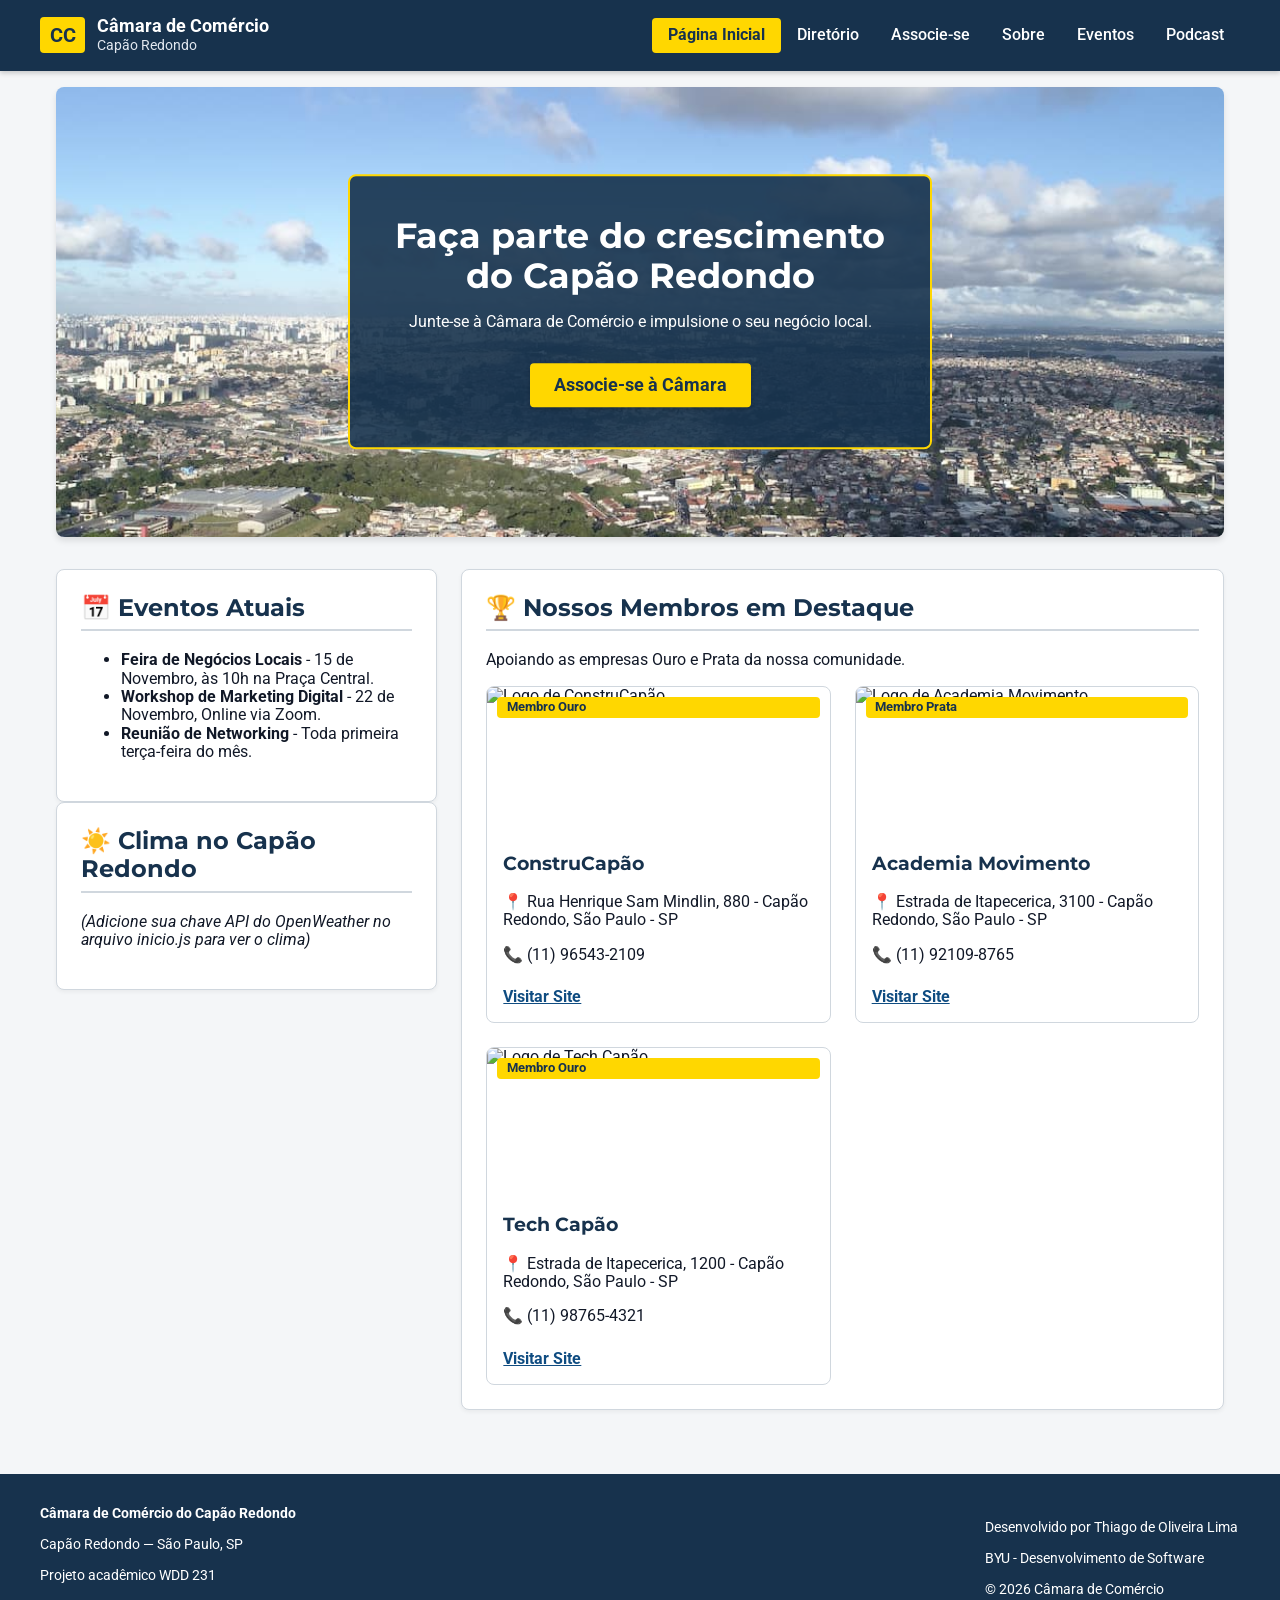
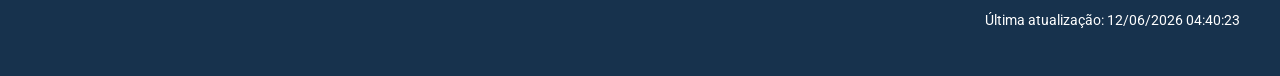
==== commit acbc388d: "ajustes" ====
--- a/camara/index.html
+++ b/camara/index.html
@@ -10,22 +10,17 @@
 
     <meta name="author" content="Thiago de Oliveira Lima">
 
+    <!-- Imagem de compartilhamento -->
 
-    <meta property="og:title" content="Câmara de Comércio do Capão Redondo">
+    <meta property="og:type" content="website">
+    <meta property="og:title" content="Câmara de Comércio do Capão Redondo">    
+    <meta property="og:description"
+        content="Conheça a Câmara de Comércio do Capão Redondo e participe do desenvolvimento dos negócios locais.">    
+    <meta property="og:url" content="https://thiagodolima.github.io/wdd231/camara/index.html">    
+    <meta property="og:image" content="https://thiagodolima.github.io/wdd231/camara/imagens/hero-desktop.jpg">
     
-    <meta property="og:description"
-        content="Conheça a Câmara de Comércio do Capão Redondo e participe do desenvolvimento dos negócios locais.">
     
-    <meta property="og:url" content="https://thiagodolima.github.io/wdd231/camara/index.html">
-    
-    <meta property="og:image" content="https://thiagodolima.github.io/wdd231/camara/imagens/hero_desktop.jpg">
-
-    <!-- Imagem de compartilhamento -->
-<meta property="og:image:alt"
-    content="Vista do bairro do Capão Redondo, São Paulo.">
-
-<link rel="canonical"
-    href="https://thiagodolima.github.io/wdd231/camara/index.html">
+    <link rel="canonical" href="https://thiagodolima.github.io/wdd231/camara/index.html">
 
     <title>Início | Câmara de Comércio do Capão Redondo</title>
 
@@ -58,12 +53,15 @@
                 </span>
             </a>
 
-            <button id="botao-menu" aria-label="Abrir menu de navegação" aria-expanded="false">
-                ☰
+            <button id="botao-menu"
+                    aria-label="Abrir menu de navegação" 
+                    aria-expanded="false"
+                    aria-controls="menu-principal">
+                    ☰
             </button>
 
             <nav id="menu-principal" aria-label="Menu principal">
-                <a href="index.html" class="ativo">Página Inicial</a>
+                <a href="index.html" class="ativo" aria-current="page">Página Inicial</a>
                 <a href="diretorio.html">Diretório</a>
                 <a href="associe-se.html">Associe-se</a>
                 <a href="sobre.html">Sobre</a>
@@ -79,11 +77,15 @@
         
             <picture class="hero-picture">
                 <!-- Imagem para telas grandes -->
-                <source media="(min-width: 768px)" srcset="imagens/hero-desktop.jpg">
+                <source media="(min-width: 768px)" 
+                        srcset="imagens/hero-desktop.jpg">
         
                 <!-- Imagem padrão para telas pequenas -->
-                <img src="imagens/hero-mobile.jpg" alt="Vista da estação e do bairro do Capão Redondo, zona sul de São Paulo."
-                    class="hero-img" width="1200" height="600">
+                <img src="imagens/hero-mobile.jpg"
+                    alt="Vista da estação e do bairro do Capão Redondo, zona sul de São Paulo."
+                    class="hero-img" 
+                    width="1200" 
+                    height="600">
             </picture>
         
             <div class="hero-cta">
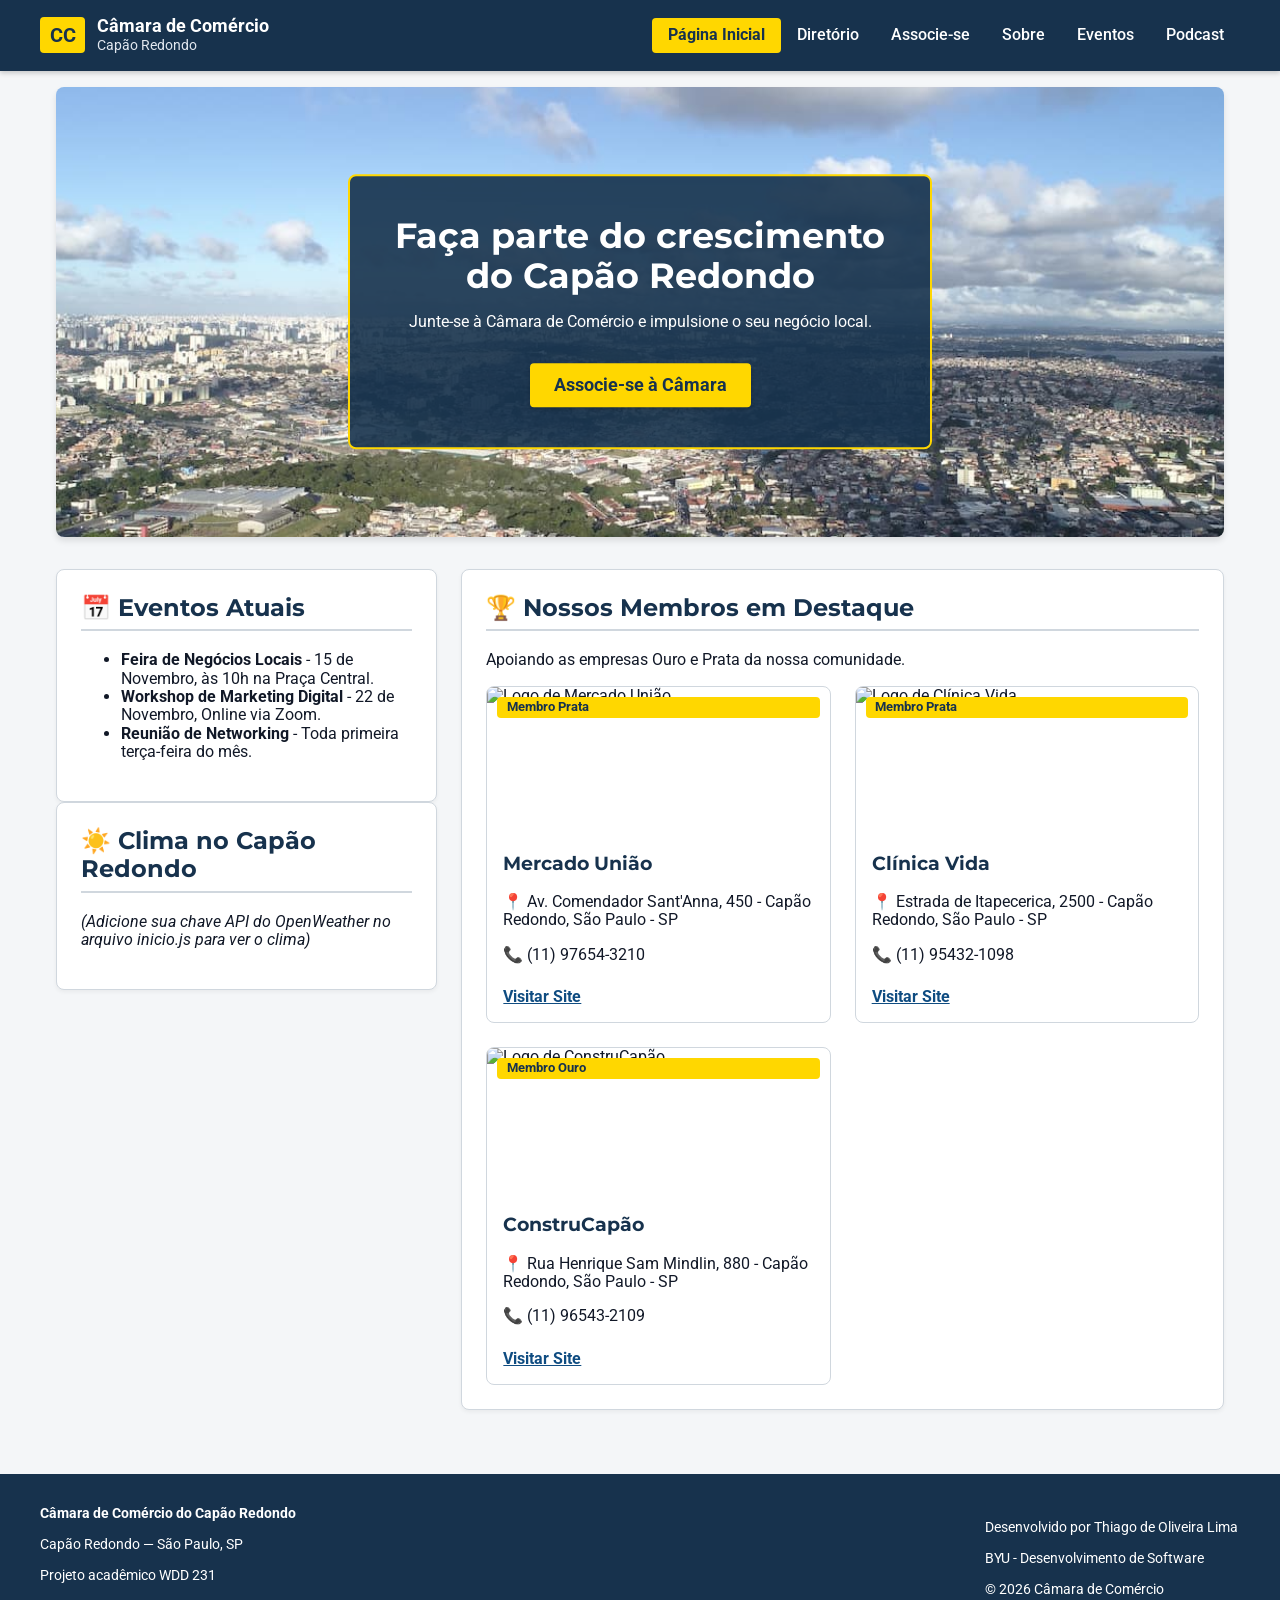
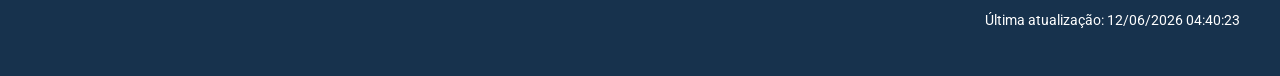
==== commit 37c70c1b: "criaçãodapgassociacao" ====
--- a/camara/index.html
+++ b/camara/index.html
@@ -63,7 +63,7 @@
             <nav id="menu-principal" aria-label="Menu principal">
                 <a href="index.html" class="ativo" aria-current="page">Página Inicial</a>
                 <a href="diretorio.html">Diretório</a>
-                <a href="associe-se.html">Associe-se</a>
+                <a href="associacao.html">Associe-se</a>
                 <a href="sobre.html">Sobre</a>
                 <a href="eventos.html">Eventos</a>
                 <a href="podcast.html">Podcast</a>
